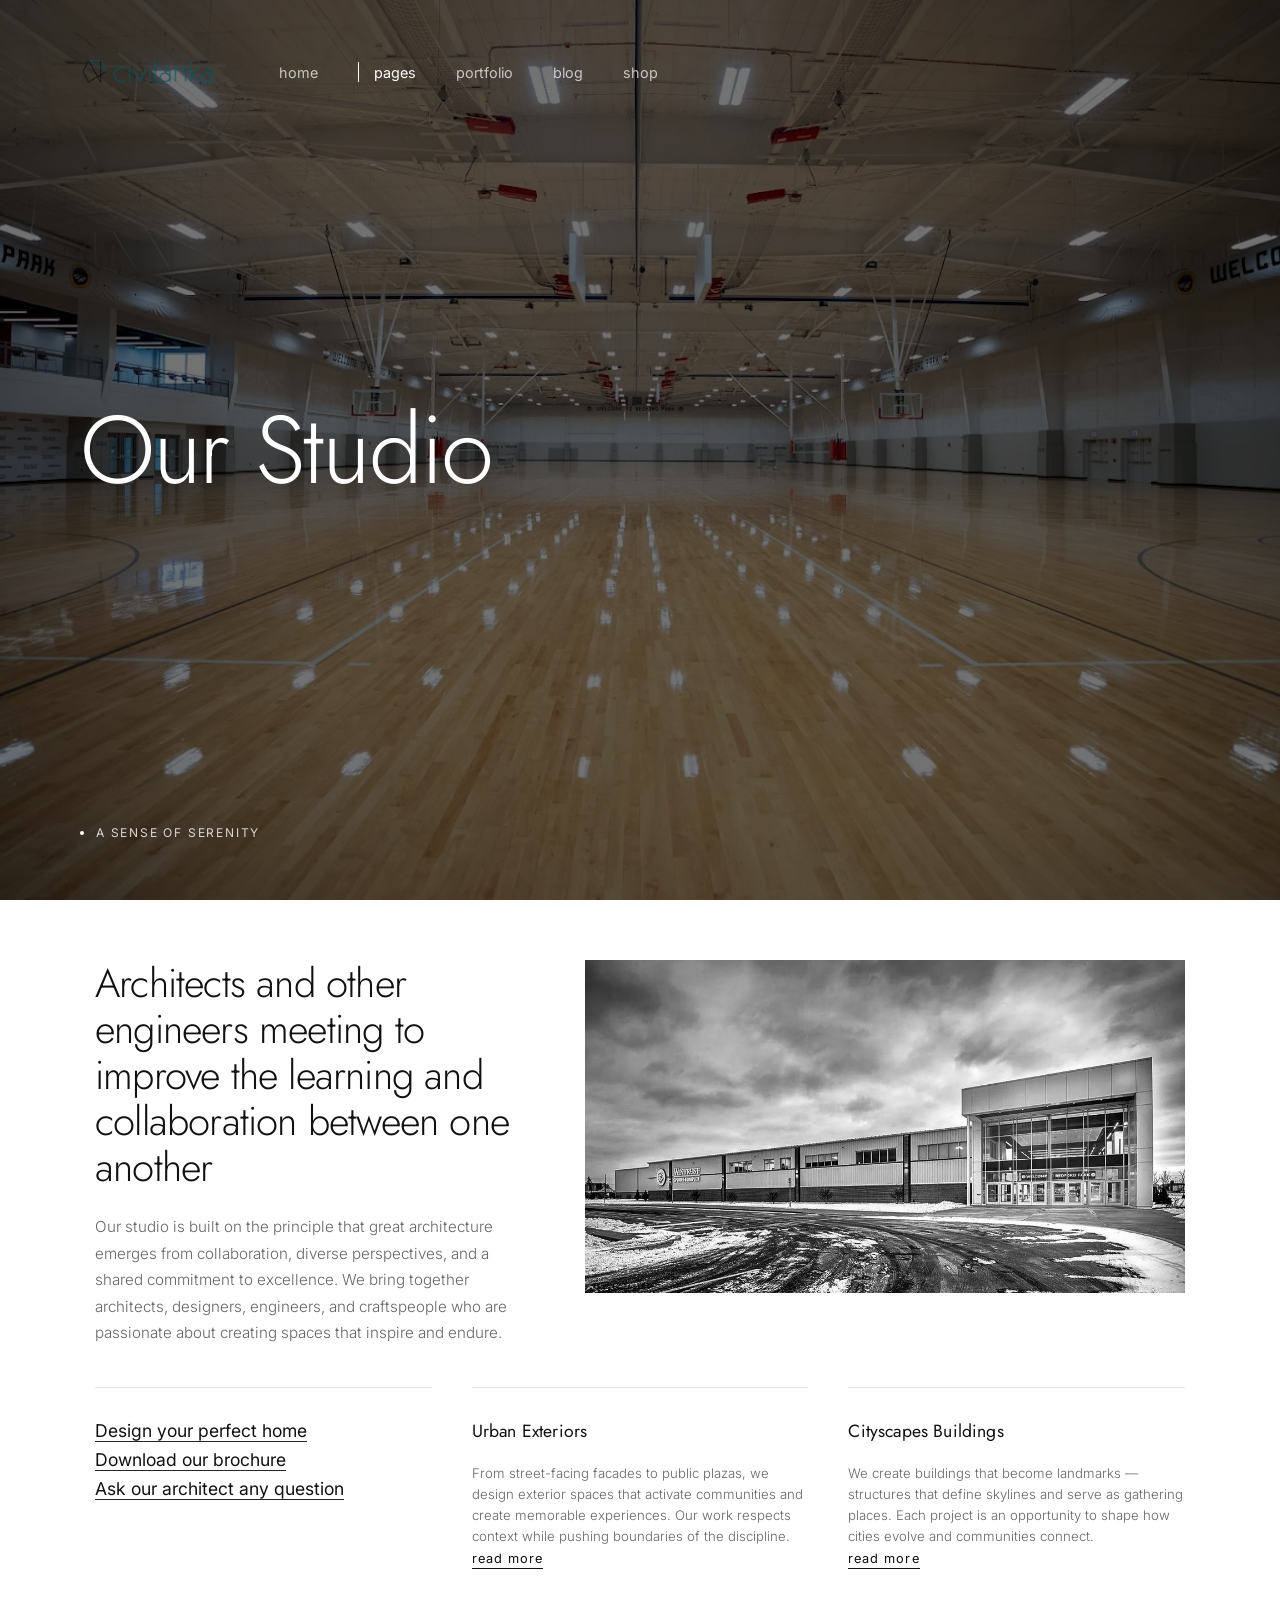
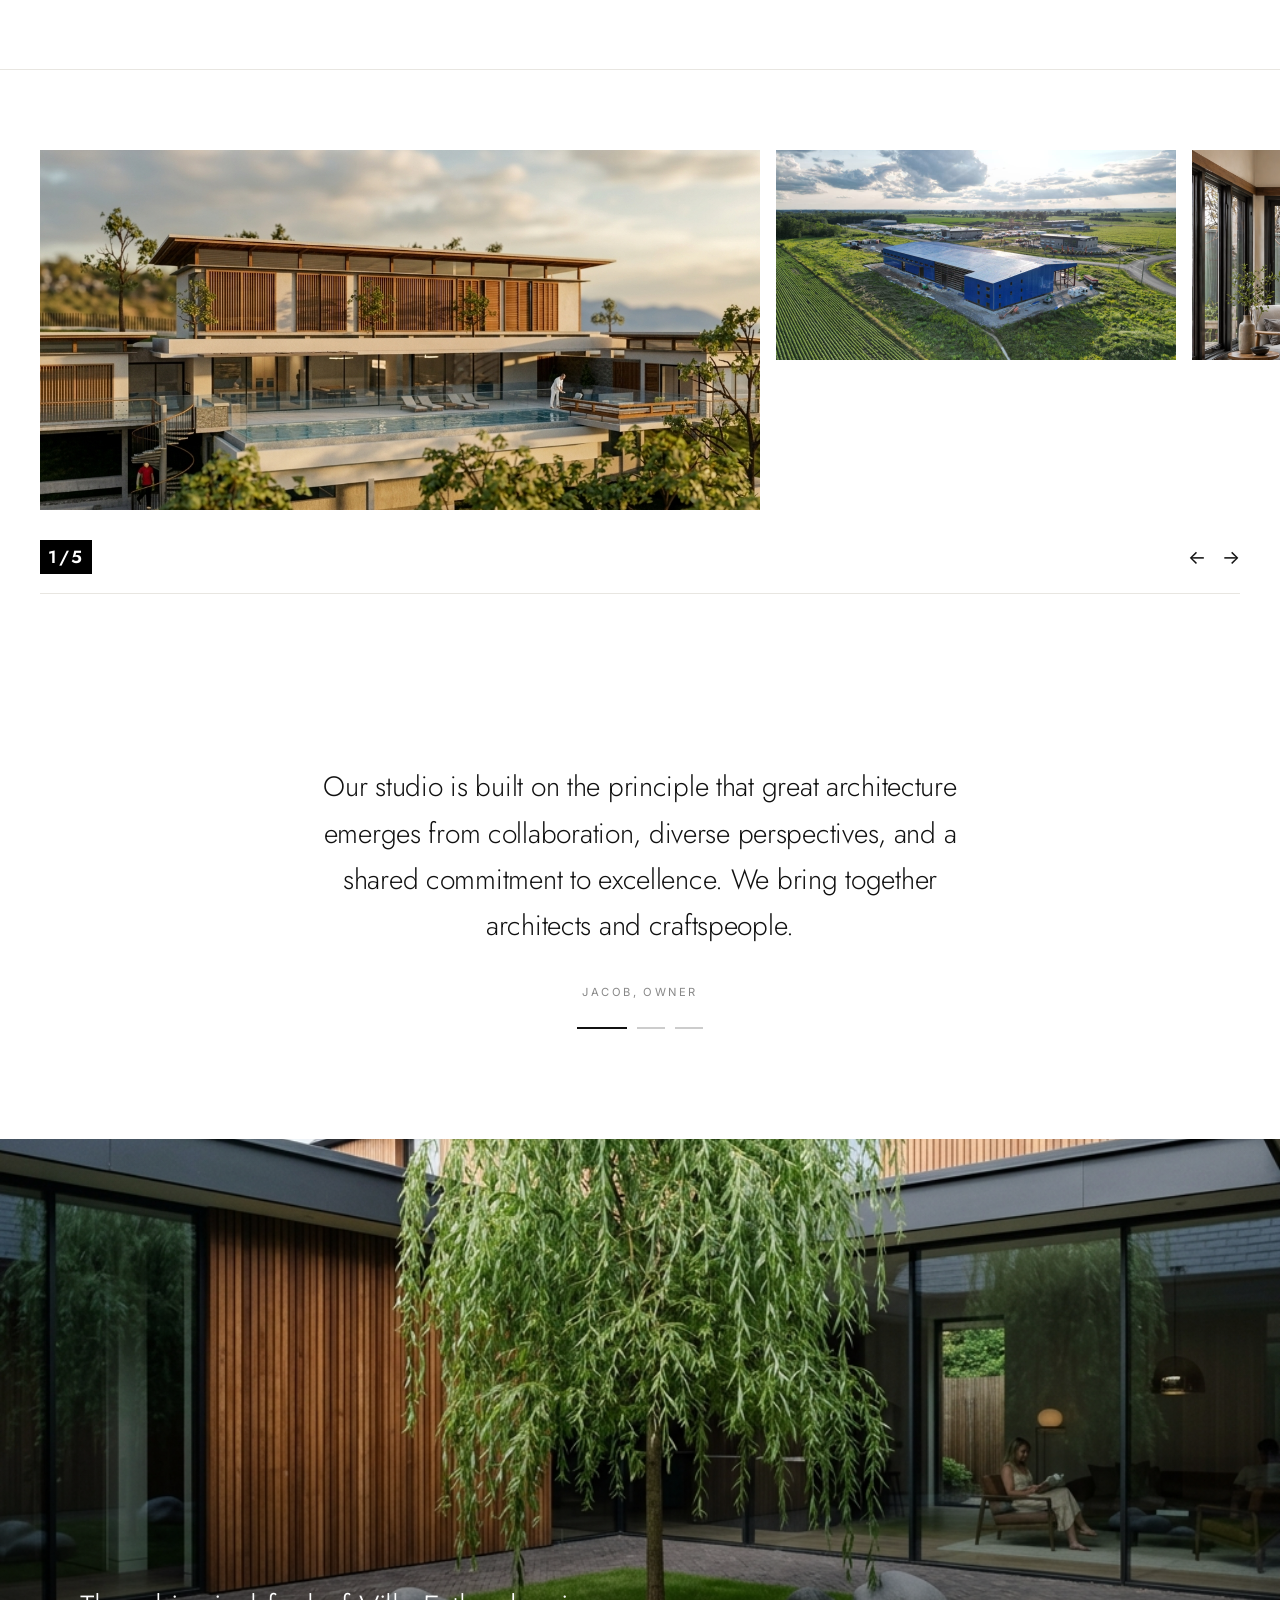
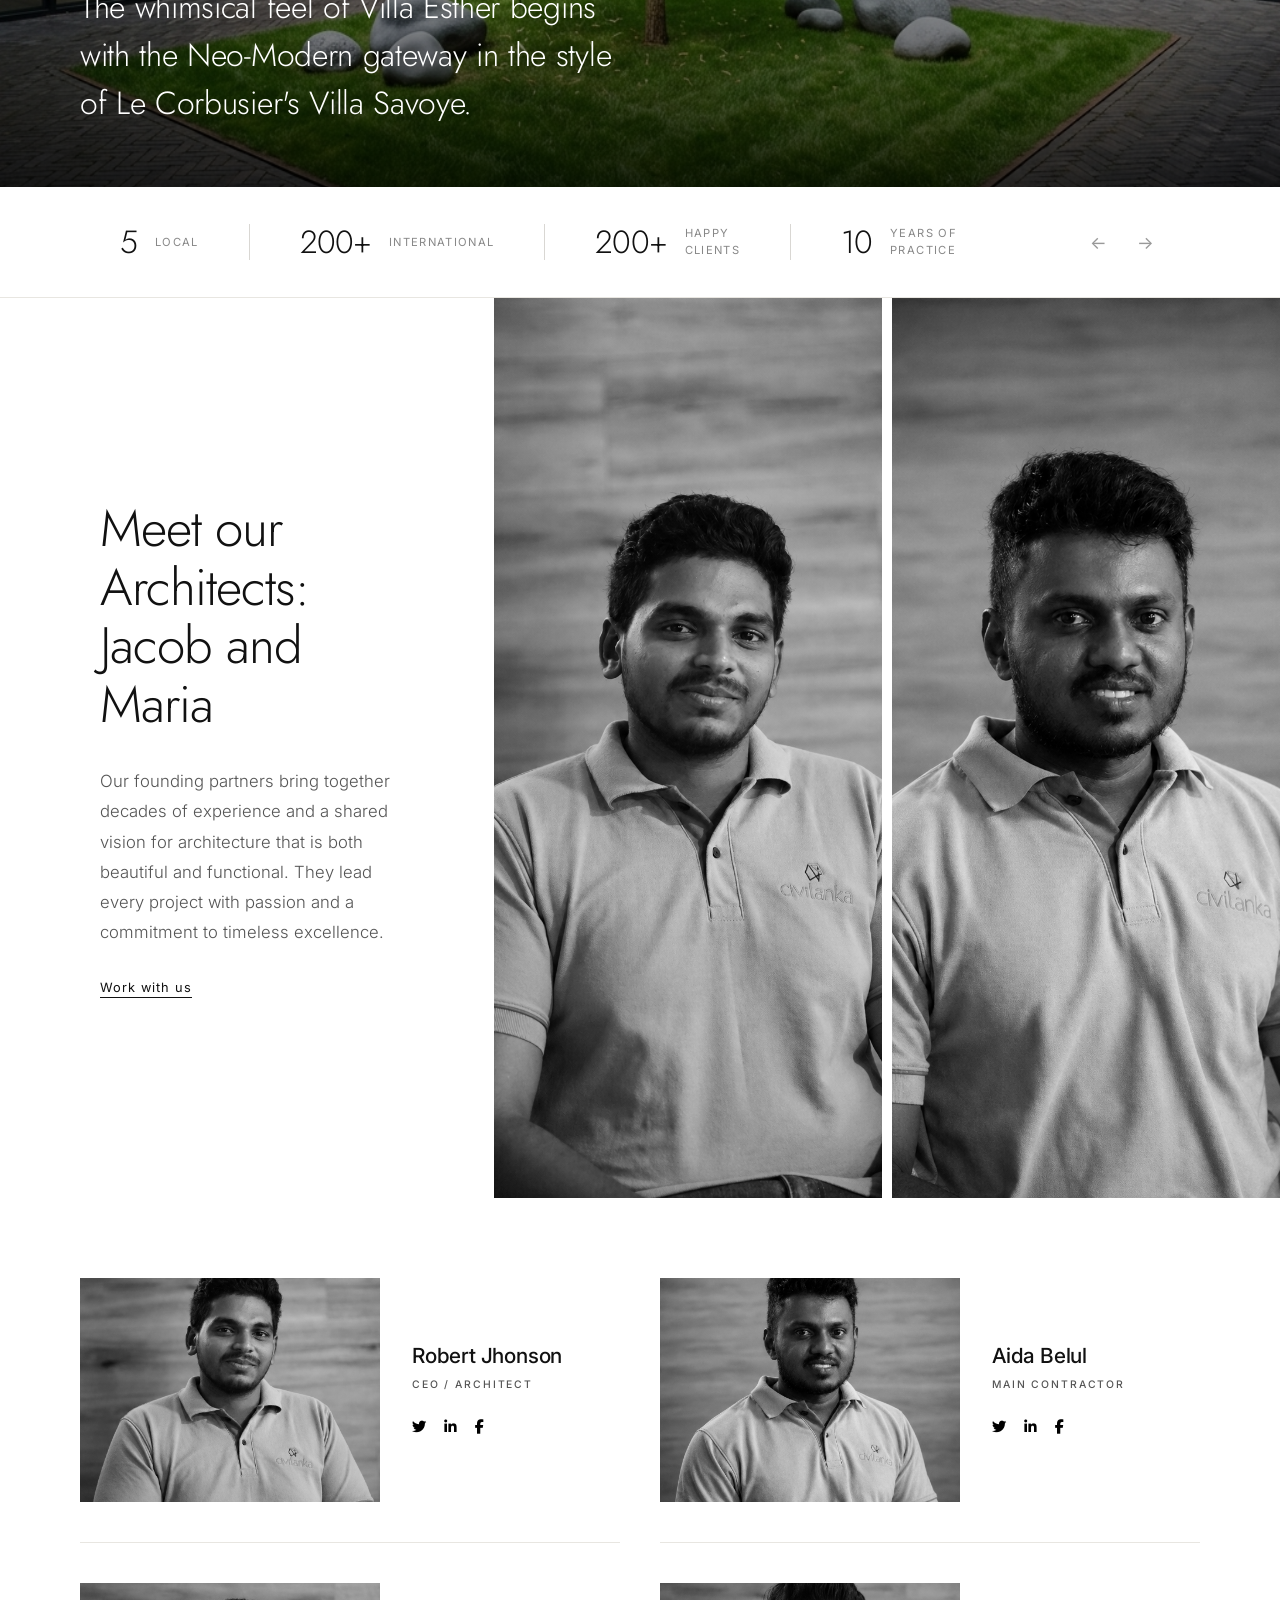
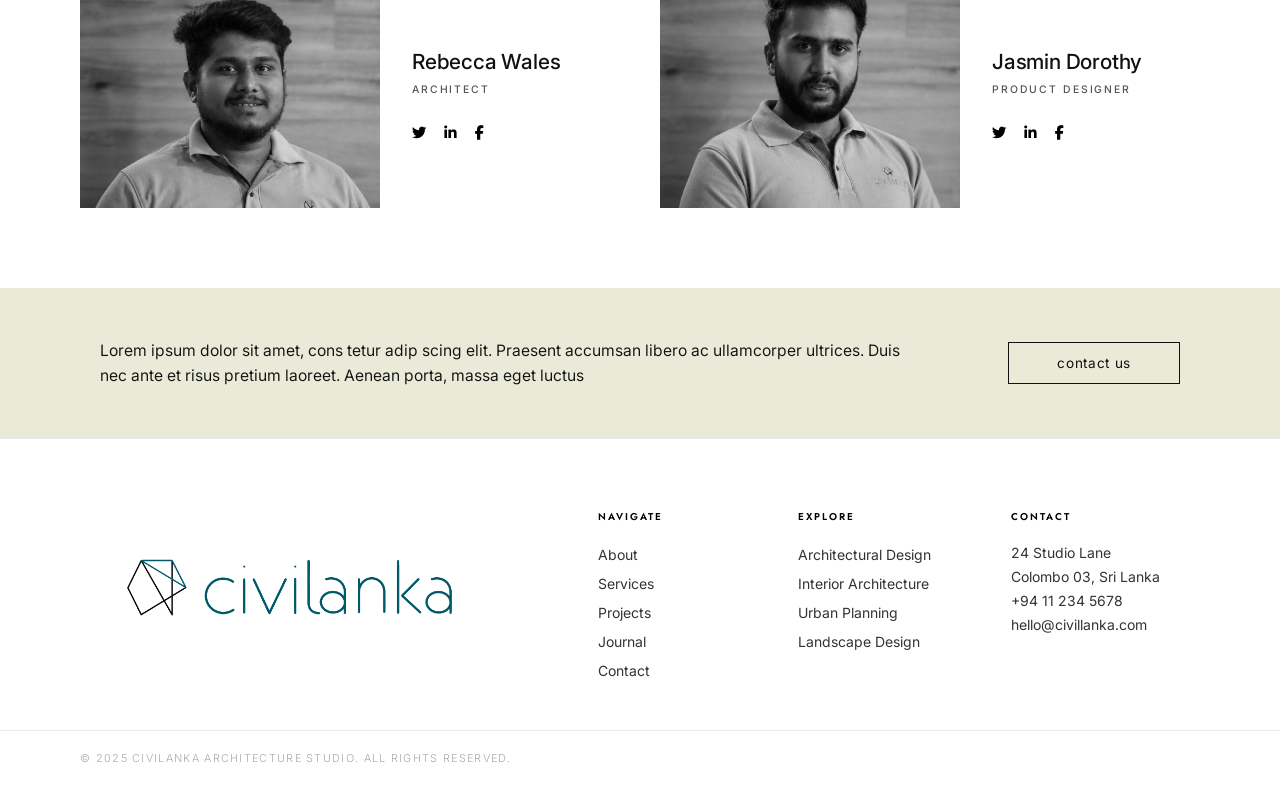
==== about.html @ 2b21f5b9 "refactor: migrate about page from PHP to static HTML" ====
<!DOCTYPE html>
<html lang="en">

<head>
  <meta charset="UTF-8" />
  <meta name="viewport" content="width=device-width, initial-scale=1.0" />
  <title>Our Studio — Civilanka Architecture & Design</title>
  <meta name="description"
    content="Learn about Civilanka's philosophy, founding architects, and our approach to timeless design." />

  <!-- Fonts -->
  <link rel="preconnect" href="https://fonts.googleapis.com" />
  <link rel="preconnect" href="https://fonts.gstatic.com" crossorigin />
  <link
    href="https://fonts.googleapis.com/css2?family=Jost:wght@300;400;500;600;700&family=Inter:wght@300;400;500&display=swap"
    rel="stylesheet" />

  <!-- Icons -->
  <link rel="stylesheet" href="https://cdnjs.cloudflare.com/ajax/libs/font-awesome/6.4.0/css/all.min.css" />

  <!-- Styles -->
  <link rel="stylesheet" href="assets/css/style.css" />
  <link rel="stylesheet" href="assets/css/about.css" />
</head>

<body class="about-page">

  <!-- ============================================================
     STICKY HEADER (shown on scroll)
============================================================ -->
  <header id="sticky-header" role="banner" aria-label="Sticky Navigation">
    <a href="index.html" class="sticky-logo" aria-label="Civilanka Home">
      <img src="Logos/trans.PNG" alt="Civilanka Architects" class="logo-img logo-img--sticky" />
    </a>
    <ul class="sticky-nav" role="list">
      <li><a href="index.html#hero">home</a></li>
      <li class="active"><a href="about.html">about</a></li>
      <li><a href="index.html#services">pages</a></li>
      <li><a href="index.html#projects">portfolio</a></li>
      <li><a href="#footer">contact</a></li>
    </ul>
    <button class="sticky-circle" id="sticky-circle-btn" aria-label="Open menu"></button>
  </header>

  <!-- ============================================================
     MOBILE NAV OVERLAY
============================================================ -->
  <nav id="mobile-nav" role="navigation" aria-label="Mobile Navigation">
    <button id="mobile-nav-close" aria-label="Close menu">&#x2715;</button>
    <a href="about.html">about</a>
    <a href="index.html#services">pages</a>
    <a href="index.html#projects">portfolio</a>
    <a href="index.html#testimonials">journal</a>
    <a href="#footer">contact</a>
  </nav>

  <!-- ============================================================
     TOP BAR
============================================================ -->
  <div id="top-bar" aria-label="Site header">
    <a href="index.html" class="site-logo" aria-label="Civilanka Home">
      <img src="Logos/trans.PNG" alt="Civilanka Architects" class="logo-img logo-img--hero" />
    </a>
    <button class="circle-btn" id="circle-menu-btn" aria-label="Open menu" aria-expanded="false"></button>
  </div>

  <!-- ============================================================
     SECTION 1 — HERO (full-viewport wood-panelled room)
============================================================ -->
  <section id="about-hero" class="hs-hero">
    <div class="hs-hero-bg"></div>

    <header class="hs-hero-header">
      <a href="index.html" class="hs-hero-logo">
        <img src="Logos/trans.PNG" alt="Civilanka Architects" class="logo-img logo-img--hero" />
      </a>
      <nav class="hs-hero-nav">
        <ul>
          <li><a href="index.html">home</a></li>
          <li class="active"><a href="about.html">pages</a></li>
          <li><a href="index.html#projects">portfolio</a></li>
          <li><a href="index.html#testimonials">blog</a></li>
          <li><a href="#footer">shop</a></li>
        </ul>
      </nav>
    </header>

    <div class="hs-hero-content">
      <h1 class="hs-hero-title">Our Studio</h1>
    </div>

    <div class="hs-hero-footer">
      <div class="hs-hero-tag">
        <span class="dot"></span> A SENSE OF SERENITY
      </div>
    </div>
  </section>

  <!-- ============================================================
     SECTION 2 — INTRO TEXT + PHOTO (2-col split)
============================================================ -->
  <section class="hs-intro">
    <div class="hs-intro-inner">
      <div class="hs-intro-left reveal-left">
        <h2 class="hs-intro-heading">Architects and other engineers meeting to improve the learning and collaboration
          between one another</h2>
        <p class="hs-intro-body">Our studio is built on the principle that great architecture emerges from
          collaboration, diverse perspectives, and a shared commitment to excellence. We bring together architects,
          designers, engineers, and craftspeople who are passionate about creating spaces that inspire and endure.</p>
      </div>
      <div class="hs-intro-right reveal-right">
        <div class="hs-intro-img-wrap">
          <img src="Project%20images/2023-11-07.jpg" alt="Architects collaborating in studio" />
        </div>
      </div>
    </div>
  </section>

  <!-- ============================================================
     SECTION 3 — THREE APPROACH COLUMNS (below intro)
============================================================ -->
  <section class="hs-approach">
    <div class="hs-approach-inner">
      <div class="hs-approach-col">
        <div class="hs-approach-links">
          <a href="#" class="hs-approach-link">Design your perfect home</a>
          <a href="#" class="hs-approach-link">Download our brochure</a>
          <a href="#" class="hs-approach-link">Ask our architect any question</a>
        </div>
      </div>
      <div class="hs-approach-col">
        <h3 class="hs-approach-title">Urban Exteriors</h3>
        <p>From street-facing facades to public plazas, we design exterior spaces that activate communities and create
          memorable experiences. Our work respects context while pushing boundaries of the discipline.</p>
        <a href="#" class="hs-read-more">read more</a>
      </div>
      <div class="hs-approach-col">
        <h3 class="hs-approach-title">Cityscapes Buildings</h3>
        <p>We create buildings that become landmarks — structures that define skylines and serve as gathering places.
          Each project is an opportunity to shape how cities evolve and communities connect.</p>
        <a href="#" class="hs-read-more">read more</a>
      </div>
    </div>
  </section>

  <!-- ============================================================
     SECTION 4 — THREE-IMAGE GALLERY (dark bg, horizontal)
============================================================ -->
  <section class="hs-gallery">
    <div class="hs-gallery-wrapper">
      <div class="hs-gallery-slider" id="hs-gallery-slider">
        <div class="hs-gallery-item active">
          <img src="Project%20images/1%20(4).png" alt="Studio interior" />
        </div>
        <div class="hs-gallery-item">
          <img src="Project%20images/WhatsApp%20Image%202023-07-17%20at%2021.07.37%20(1).jpeg" alt="Team at work" />
        </div>
        <div class="hs-gallery-item">
          <img src="Project%20images/A%20(10).png" alt="Technical drawings" />
        </div>
        <div class="hs-gallery-item">
          <img src="Project%20images/2023-11-07.jpg" alt="Architects collaborating" />
        </div>
        <div class="hs-gallery-item">
          <img src="Project%20images/hero_exterior.png" alt="Hero exterior" />
        </div>
      </div>
    </div>
    <div class="hs-gallery-controls">
      <div class="hs-gallery-counter">
        <span id="hs-gal-current">1</span>/<span id="hs-gal-total">5</span>
      </div>
      <div class="hs-gallery-nav">
        <button id="hs-gal-prev" aria-label="Previous">&#8592;</button>
        <button id="hs-gal-next" aria-label="Next">&#8594;</button>
      </div>
    </div>
  </section>

  <!-- ============================================================
     SECTION 5 — CENTERED QUOTE / TESTIMONIAL
============================================================ -->
  <section class="hs-quote">
    <div class="hs-quote-inner reveal">
      <p class="hs-quote-text">Our studio is built on the principle that great architecture emerges from collaboration,
        diverse perspectives, and a shared commitment to excellence. We bring together architects and craftspeople.</p>
      <span class="hs-quote-author">JACOB, OWNER</span>
      <div class="hs-quote-dots">
        <span class="hs-dot active"></span>
        <span class="hs-dot"></span>
        <span class="hs-dot"></span>
      </div>
    </div>
  </section>

  <!-- ============================================================
     SECTION 6 — FULL-WIDTH BUILDING IMAGE WITH OVERLAY TEXT
============================================================ -->
  <section class="hs-banner">
    <div class="hs-banner-bg"></div>
    <div class="hs-banner-content">
      <h2 class="hs-banner-quote">The whimsical feel of Villa Esther begins with the Neo-Modern gateway in the style of
        Le Corbusier's Villa Savoye.</h2>
    </div>
  </section>

  <!-- ============================================================
     SECTION 7 — STATS ROW (below banner)
============================================================ -->
  <section class="hs-stats">
    <div class="hs-stats-inner">
      <div class="hs-stat-item reveal">
        <span class="hs-stat-num">5</span>
        <span class="hs-stat-label">Local</span>
      </div>
      <div class="hs-stat-divider"></div>
      <div class="hs-stat-item reveal">
        <span class="hs-stat-num">200+</span>
        <span class="hs-stat-label">International</span>
      </div>
      <div class="hs-stat-divider"></div>
      <div class="hs-stat-item reveal">
        <span class="hs-stat-num">200+</span>
        <span class="hs-stat-label">Happy<br>Clients</span>
      </div>
      <div class="hs-stat-divider"></div>
      <div class="hs-stat-item reveal">
        <span class="hs-stat-num">10</span>
        <span class="hs-stat-label">Years of<br>Practice</span>
      </div>
      <div class="hs-stat-nav">
        <button aria-label="Previous stat">&#8592;</button>
        <button aria-label="Next stat">&#8594;</button>
      </div>
    </div>
  </section>

  <!-- ============================================================
     SECTION 8 — MEET OUR ARCHITECTS (text left + 2 portraits right)
============================================================ -->
  <section class="hs-founders">
    <div class="hs-founders-inner">
      <div class="hs-founders-text reveal-left">
        <h2 class="hs-founders-heading">Meet our Architects:<br>Jacob and Maria</h2>
        <p>Our founding partners bring together decades of experience and a shared vision for architecture that is both
          beautiful and functional. They lead every project with passion and a commitment to timeless excellence.</p>
        <a href="#footer" class="hs-read-more" style="margin-top:2rem;display:inline-block;">Work with us</a>
      </div>
      <div class="hs-founders-photos">
        <div class="hs-founder-photo reveal">
          <img src="team%20images/32.png" alt="Jacob, Founding Architect" />
        </div>
        <div class="hs-founder-photo reveal">
          <img src="team%20images/33.png" alt="Maria, Founding Architect" />
        </div>
      </div>
    </div>
  </section>

  <!-- ============================================================
     SECTION 9 — TEAM GRID (2×2 cards: photo + info alternating)
============================================================ -->
  <section class="hs-team">
    <div class="hs-team-grid">

      <!-- Row 1 -->
      <div class="hs-team-card">
        <div class="hs-tc-photo">
          <img src="team%20images/32.png" alt="Robert Jhonson" />
        </div>
        <div class="hs-tc-info">
          <h3 class="hs-tc-name">Robert Jhonson</h3>
          <p class="hs-tc-role">CEO / ARCHITECT</p>
          <div class="hs-tc-socials">
            <a href="#"><i class="fab fa-twitter"></i></a>
            <a href="#"><i class="fab fa-linkedin-in"></i></a>
            <a href="#"><i class="fab fa-facebook-f"></i></a>
          </div>
        </div>
      </div>

      <div class="hs-team-card">
        <div class="hs-tc-photo">
          <img src="team%20images/33.png" alt="Aida Belul" />
        </div>
        <div class="hs-tc-info">
          <h3 class="hs-tc-name">Aida Belul</h3>
          <p class="hs-tc-role">MAIN CONTRACTOR</p>
          <div class="hs-tc-socials">
            <a href="#"><i class="fab fa-twitter"></i></a>
            <a href="#"><i class="fab fa-linkedin-in"></i></a>
            <a href="#"><i class="fab fa-facebook-f"></i></a>
          </div>
        </div>
      </div>

      <!-- Row 2 -->
      <div class="hs-team-card">
        <div class="hs-tc-photo">
          <img src="team%20images/29.png" alt="Rebecca Wales" />
        </div>
        <div class="hs-tc-info">
          <h3 class="hs-tc-name">Rebecca Wales</h3>
          <p class="hs-tc-role">ARCHITECT</p>
          <div class="hs-tc-socials">
            <a href="#"><i class="fab fa-twitter"></i></a>
            <a href="#"><i class="fab fa-linkedin-in"></i></a>
            <a href="#"><i class="fab fa-facebook-f"></i></a>
          </div>
        </div>
      </div>

      <div class="hs-team-card">
        <div class="hs-tc-photo">
          <img src="team%20images/30.png" alt="Jasmin Dorothy" />
        </div>
        <div class="hs-tc-info">
          <h3 class="hs-tc-name">Jasmin Dorothy</h3>
          <p class="hs-tc-role">PRODUCT DESIGNER</p>
          <div class="hs-tc-socials">
            <a href="#"><i class="fab fa-twitter"></i></a>
            <a href="#"><i class="fab fa-linkedin-in"></i></a>
            <a href="#"><i class="fab fa-facebook-f"></i></a>
          </div>
        </div>
      </div>

    </div>
  </section>

  <!-- ============================================================
     SECTION 10 — CTA STRIP (light background, centered)
============================================================ -->
  <section class="hs-cta">
    <div class="hs-cta-inner reveal">
      <p class="hs-cta-text">Lorem ipsum dolor sit amet, cons tetur adip scing elit. Praesent accumsan libero ac
        ullamcorper ultrices. Duis nec ante et risus pretium laoreet. Aenean porta, massa eget luctus</p>
      <a href="#footer" class="hs-cta-btn">contact us</a>
    </div>
  </section>

  <!-- ============================================================
     FOOTER
============================================================ -->
  <footer id="footer" role="contentinfo">
    <div class="hs-footer-inner">
      <div class="hs-footer-brand">
        <a href="index.html" class="hs-footer-logo">
          <img src="Logos/trans.PNG" alt="Civilanka Architects" class="logo-img logo-img--footer" />
        </a>
      </div>

      <div class="hs-footer-cols">
        <div class="hs-footer-col">
          <span class="hs-footer-col-label">Navigate</span>
          <ul>
            <li><a href="about.html">About</a></li>
            <li><a href="index.html#services">Services</a></li>
            <li><a href="index.html#projects">Projects</a></li>
            <li><a href="index.html#testimonials">Journal</a></li>
            <li><a href="#footer">Contact</a></li>
          </ul>
        </div>

        <div class="hs-footer-col">
          <span class="hs-footer-col-label">Explore</span>
          <ul>
            <li><a href="index.html#services">Architectural Design</a></li>
            <li><a href="index.html#services">Interior Architecture</a></li>
            <li><a href="index.html#services">Urban Planning</a></li>
            <li><a href="index.html#services">Landscape Design</a></li>
          </ul>
        </div>

        <div class="hs-footer-col">
          <span class="hs-footer-col-label">Contact</span>
          <address>
            <span>24 Studio Lane</span>
            <span>Colombo 03, Sri Lanka</span>
            <a href="tel:+94112345678">+94 11 234 5678</a>
            <a href="mailto:hello@civillanka.com">hello@civillanka.com</a>
          </address>
        </div>
      </div>
    </div>

    <div class="hs-footer-bottom">
      <p>&copy; 2025 Civilanka Architecture Studio. All rights reserved.</p>
    </div>
  </footer>

  <!-- Back to top -->
  <button id="back-top" aria-label="Back to top">&#8593;</button>

  <!-- Main JS -->
  <script src="assets/js/main.js"></script>
  <script src="assets/js/about.js"></script>

</body>

</html>
---- assets/css/style.css ----
/* ===========================
   DESIGN TOKENS
=========================== */
@import url('https://fonts.googleapis.com/css2?family=Jost:wght@300;400;500;600;700&family=Inter:wght@300;400;500&display=swap');

:root {
  --white: #FFFFFF;
  --black: #0D0D0D;
  --cream: #F5F3EF;
  --gray-light: #E8E6E1;
  --gray-mid: #9A9A9A;
  --gray-dark: #3A3A3A;
  --accent: #111;
  --font-h: 'Jost', sans-serif;
  --font-b: 'Inter', sans-serif;
  --ease: cubic-bezier(0.25, 0.46, 0.45, 0.94);
}

/* ===========================
   RESET & BASE
=========================== */
*,
*::before,
*::after {
  box-sizing: border-box;
  margin: 0;
  padding: 0;
}

html {
  scroll-behavior: smooth;
  font-size: 16px;
}

body {
  font-family: var(--font-b);
  color: var(--black);
  background: var(--white);
  overflow-x: hidden;
}

img {
  display: block;
  width: 100%;
  height: 100%;
  object-fit: cover;
}

a {
  text-decoration: none;
  color: inherit;
}

ul {
  list-style: none;
}

button {
  border: none;
  background: none;
  cursor: pointer;
  font-family: inherit;
}

/* ===========================
   TYPOGRAPHY
=========================== */
h1,
h2,
h3,
h4,
h5 {
  font-family: var(--font-h);
  font-weight: 300;
  line-height: 1.1;
  letter-spacing: -0.02em;
}

h1 {
  font-size: clamp(3.75rem, 6vw, 5.625rem);
  /* 60px–90px */
}

h2 {
  font-size: clamp(1.875rem, 4vw, 3.125rem);
  /* 30px–50px */
}

h3 {
  font-size: clamp(1.2rem, 2vw, 1.75rem);
  /* ~19px–28px */
}

p {
  line-height: 1.75;
  font-size: clamp(0.9375rem, 1.2vw, 1.125rem);
  /* 15px–18px */
  color: var(--gray-dark);
  font-weight: 300;
}

.section-label {
  font-family: var(--font-h);
  font-size: 0.75rem;
  /* 12px */
  font-weight: 500;
  letter-spacing: 0.25em;
  text-transform: uppercase;
  color: var(--accent);
  display: block;
  margin-bottom: 1.2rem;
}

/* ===========================
   LAYOUT UTILITIES
=========================== */
.container {
  max-width: 1280px;
  margin: 0 auto;
  padding: 0 60px;
}

.section-pad {
  padding: 120px 0;
}

.section-pad-sm {
  padding: 80px 0;
}

/* ===========================
   BUTTONS
=========================== */
.btn {
  display: inline-flex;
  align-items: center;
  gap: 12px;
  font-family: var(--font-h);
  font-size: 0.8rem;
  font-weight: 500;
  letter-spacing: 0.18em;
  text-transform: uppercase;
  padding: 16px 36px;
  border: 1px solid currentColor;
  transition: all 0.35s var(--ease);
  position: relative;
  overflow: hidden;
}

.btn::before {
  content: '';
  position: absolute;
  inset: 0;
  background: currentColor;
  transform: scaleX(0);
  transform-origin: left;
  transition: transform 0.35s var(--ease);
  z-index: 0;
}

.btn:hover::before {
  transform: scaleX(1);
}

.btn span {
  position: relative;
  z-index: 1;
  transition: color 0.35s var(--ease);
}

.btn-dark {
  color: var(--black);
}

.btn-dark:hover span {
  color: var(--white);
}

.btn-light {
  color: var(--white);
}

.btn-light:hover span {
  color: var(--black);
}

.btn-accent {
  color: var(--accent);
}

/* Arrow icon */
.btn-arrow::after {
  content: '→';
  font-size: 1rem;
  position: relative;
  z-index: 1;
  transition: transform 0.3s var(--ease), color 0.35s var(--ease);
}

.btn-dark.btn-arrow:hover::after {
  color: var(--white);
  transform: translateX(4px);
}

/* ===========================
   TOP BAR — hero state (left aligned logo)
=========================== */
#top-bar {
  position: fixed;
  top: 0;
  left: 0;
  right: 0;
  z-index: 1000;
  display: flex;
  align-items: flex-start;
  justify-content: space-between;
  padding: 30px 40px;
  pointer-events: none;
  transition: opacity 0.15s var(--ease);
}

#top-bar.hidden {
  opacity: 0;
  pointer-events: none;
}

.site-logo {
  font-family: var(--font-b);
  font-size: 1.25rem;
  letter-spacing: 0.02em;
  color: var(--white);
  pointer-events: all;
  transition: color 0.4s;
  line-height: 1;
  text-decoration: none;
}

.site-logo strong {
  font-weight: 700;
}

.site-logo span {
  font-weight: 400;
}

/* Logo Images */
.logo-img {
  height: 64px;
  width: auto;
  display: block;
}

.logo-img--hero {
  /* filter: brightness(0); Removed to show natural logo colors */
}

.logo-img--footer {
  height: 160px;
}

.logo-img--sticky {
  height: 52px;
}

/* Circle button — floats over hero, hides when sticky header appears */
.circle-btn {
  position: fixed;
  top: 26px;
  right: 40px;
  z-index: 1002;
  width: 38px;
  height: 38px;
  border-radius: 50%;
  border: 1.5px solid rgba(255, 255, 255, 0.7);
  background: transparent;
  cursor: pointer;
  transition: border-color 0.3s, transform 0.3s, opacity 0.15s;
  pointer-events: all;
  display: none !important;
  align-items: center;
  justify-content: center;
}

.circle-btn:hover {
  border-color: var(--white);
  transform: scale(1.1);
}

.circle-btn.dark {
  border-color: rgba(0, 0, 0, 0.45);
}

.circle-btn.dark:hover {
  border-color: var(--black);
}

/* Hide floating circle when sticky bar is visible (sticky bar has its own) */
.circle-btn.hidden {
  opacity: 0;
  pointer-events: none;
}

/* ===========================
   STICKY HEADER — scrolled state
   Layout: [Logo LEFT] [Nav CENTER] [Circle RIGHT]
=========================== */
#sticky-header {
  position: fixed;
  top: 0;
  left: 0;
  right: 0;
  z-index: 1001;
  background: var(--white);
  border-bottom: 1px solid var(--gray-light);
  display: flex;
  align-items: center;
  justify-content: space-between;
  padding: 0 40px;
  height: 60px;
  transform: translateY(-100%);
  opacity: 0;
  transition: transform 0.4s var(--ease), opacity 0.4s var(--ease);
  pointer-events: none;
}

#sticky-header.visible {
  transform: translateY(0);
  opacity: 1;
  pointer-events: all;
}

/* Sticky logo (left) */
.sticky-logo {
  font-family: var(--font-h);
  font-size: 1.1rem;
  letter-spacing: 0.01em;
  color: var(--black);
  line-height: 1;
  flex-shrink: 0;
}

.sticky-logo strong {
  font-weight: 700;
}

.sticky-logo span {
  font-weight: 300;
}

/* Sticky nav (center) */
.sticky-nav {
  display: flex;
  align-items: center;
  gap: 0;
  position: absolute;
  left: 50%;
  transform: translateX(-50%);
}

.sticky-nav li {
  display: flex;
  align-items: center;
}

/* Pipe before the active item only */
.sticky-nav li.active::before {
  content: '|';
  color: var(--black);
  font-size: 0.8rem;
  margin-right: 6px;
  font-weight: 300;
  line-height: 1;
}

.sticky-nav li a {
  font-family: var(--font-h);
  font-size: 0.8125rem;
  /* 13px */
  font-weight: 300;
  letter-spacing: 0.04em;
  color: rgba(0, 0, 0, 0.55);
  padding: 0 20px;
  transition: color 0.25s var(--ease);
  text-transform: lowercase;
  white-space: nowrap;
}

.sticky-nav li.active a {
  color: var(--black);
  font-weight: 400;
}

.sticky-nav li a:hover {
  color: var(--black);
}

/* Sticky circle btn (right) */
.sticky-circle {
  width: 34px;
  height: 34px;
  border-radius: 50%;
  border: 1.5px solid rgba(0, 0, 0, 0.35);
  background: transparent;
  cursor: pointer;
  flex-shrink: 0;
  transition: border-color 0.3s, transform 0.3s;
  display: none !important;
  align-items: center;
  justify-content: center;
}

.sticky-circle:hover {
  border-color: var(--black);
  transform: scale(1.1);
}

/* ===========================
   HERO SLIDER
/* ===========================
   HERO SPLIT SCREEN
=========================== */
#hero.split-view {
  height: 100vh;
  min-height: 700px;
  position: relative;
  display: flex;
  overflow: hidden;
  background: var(--black);
}

.split-half {
  flex: 1;
  position: relative;
  overflow: hidden;
}

.split-bg {
  width: 100%;
  height: 100%;
  object-fit: cover;
  transition: filter 0.4s ease;
}

.split-half:hover .split-bg {
  filter: grayscale(100%);
}

.filter-dark {
  filter: brightness(0.6) grayscale(50%);
}

.split-overlay {
  position: absolute;
  inset: 0;
  background: rgba(0, 0, 0, 0.1);
  transition: background 0.4s ease;
}

.split-overlay.dark {
  background: rgba(0, 0, 0, 0.4);
}

.split-half:hover .split-overlay {
  background: rgba(0, 0, 0, 0.5);
}

.vert-text {
  position: absolute;
  top: 50%;
  font-family: var(--font-b);
  font-size: 1.5rem;
  color: var(--white);
  letter-spacing: 0.1em;
  text-transform: lowercase;
  text-decoration: none;
  display: inline-block;
  transition: color 0.3s var(--ease);
}

.vert-text::after {
  content: '';
  position: absolute;
  left: 0;
  bottom: -8px;
  width: 100%;
  height: 1px;
  background: var(--white);
  transform: scaleX(0);
  transform-origin: right;
  transition: transform 0.5s cubic-bezier(0.19, 1, 0.22, 1);
}

.vert-text:hover::after {
  transform: scaleX(1);
  transform-origin: left;
}

.vert-left {
  left: 40px;
  transform: translateY(-50%) rotate(-90deg);
  transform-origin: left center;
}

.vert-right {
  right: 40px;
  transform: translateY(-50%) rotate(90deg);
  transform-origin: right center;
}

.center-brand {
  position: absolute;
  top: 50%;
  left: 50%;
  transform: translate(-50%, -50%);
  text-align: center;
  z-index: 100;
  pointer-events: none;
}

.center-logo-img {
  max-width: 280px;
  height: auto;
  display: block;
  /* Meadow Mist 936 (#EAEAD8) color filter */
  filter: brightness(0) invert(92%) sepia(10%) saturate(400%) hue-rotate(30deg);
  opacity: 1;
}

@media (max-width: 900px) {
  #hero.split-view {
    flex-direction: column;
  }

  .vert-text {
    display: none;
  }
}

/* Custom Hero Pagination Dashes */
.hero-custom-pagination {
  position: absolute;
  bottom: 50px;
  left: 60px;
  z-index: 100;
  display: flex;
  gap: 15px;
  align-items: center;
}

.hero-custom-pagination .dash {
  width: 30px;
  height: 2px;
  background: rgba(255, 255, 255, 0.4);
  transition: width 0.3s ease, background 0.3s ease;
  cursor: pointer;
}

.hero-custom-pagination .dash.active {
  width: 60px;
  background: var(--white);
}

.hero-custom-pagination .dash:hover {
  background: var(--white);
}

/* ===========================
   ABOUT / INTRO
=========================== */
#about {
  background: var(--white) url('../images/sketch-bg.png') no-repeat 65% center;
  background-size: 45%;
  background-blend-mode: multiply;
  overflow: hidden;
  padding: 80px 0;
}

.new-about-top {
  display: flex;
  justify-content: space-between;
  align-items: flex-start;
  gap: 60px;
  margin-bottom: 60px;
  position: relative;
}

.new-about-text {
  flex: 1;
  z-index: 2;
  padding-right: 20px;
}

.about-slideshow {
  flex: 0 0 540px;
  height: 320px;
  position: relative;
  z-index: 3;
  margin-right: 0;
  margin-top: 0;
}

.about-slide {
  position: absolute;
  top: 0;
  left: 0;
  width: 100%;
  height: 100%;
  opacity: 0;
  transition: opacity 1.5s ease-in-out;
  box-shadow: 0 40px 80px rgba(0, 0, 0, 0.15);
}

.about-slide.active {
  opacity: 1;
}

.about-slide img {
  width: 100%;
  height: 100%;
  object-fit: cover;
  filter: grayscale(100%);
  display: block;
}

.new-section-label {
  font-family: var(--font-b);
  font-size: 0.65rem;
  font-weight: 600;
  letter-spacing: 0.15em;
  text-transform: uppercase;
  color: var(--black);
  display: block;
  margin-bottom: 1.2rem;
}

.new-about-heading {
  font-family: var(--font-b);
  font-size: clamp(1.6rem, 3.2vw, 2.6rem);
  font-weight: 300;
  line-height: 1.1;
  color: var(--black);
  margin-bottom: 1.8rem;
  letter-spacing: -0.03em;
  max-width: 95%;
}

.new-read-more {
  font-family: var(--font-b);
  font-size: 0.85rem;
  color: var(--black);
  text-decoration: underline;
  text-underline-offset: 5px;
  text-decoration-thickness: 1px;
  text-transform: lowercase;
  opacity: 0.8;
}

.new-about-bottom {
  display: flex;
  justify-content: space-between;
  gap: 60px;
}

.new-about-links {
  flex: 1.2;
  display: flex;
  flex-direction: column;
  gap: 20px;
}

.new-about-links a {
  font-family: var(--font-b);
  font-size: 1.1rem;
  font-weight: 400;
  color: var(--black);
  text-decoration: underline;
  text-underline-offset: 6px;
  letter-spacing: -0.01em;
}

.new-about-col {
  flex: 1;
}

.new-about-col h3 {
  font-family: var(--font-b);
  font-size: 1.25rem;
  font-weight: 600;
  margin-bottom: 1.2rem;
  letter-spacing: -0.01em;
}

.new-about-col p {
  font-family: var(--font-b);
  font-size: 0.95rem;
  color: var(--gray-dark);
  line-height: 1.6;
  font-weight: 400;
  max-width: 320px;
}

/* ===========================
   SERVICES (VERTICAL TABS)
=========================== */
#services {
  background: var(--white);
}

.services-header {
  text-align: center;
  max-width: 600px;
  margin: 0 auto 70px;
}

.services-header h2 {
  margin-bottom: 1rem;
}

.services-grid {
  display: grid;
  grid-template-columns: 1fr 1.5fr;
  gap: 60px;
  align-items: start;
}

.services-tabs {
  display: flex;
  flex-direction: column;
}

.tab-item {
  display: flex;
  align-items: flex-start;
  gap: 20px;
  padding: 28px 0;
  border-bottom: 1px solid var(--gray-light);
  cursor: pointer;
  transition: all 0.3s;
}

.tab-item:first-child {
  border-top: 1px solid var(--gray-light);
}

.tab-num {
  font-family: var(--font-h);
  font-size: 0.7rem;
  font-weight: 600;
  color: var(--gray-mid);
  letter-spacing: 0.1em;
  padding-top: 4px;
  transition: color 0.3s;
}

.tab-title {
  font-family: var(--font-h);
  font-size: 1.4rem;
  font-weight: 300;
  transition: color 0.3s;
}

.tab-arrow {
  margin-left: auto;
  font-size: 1.2rem;
  color: var(--gray-light);
  transition: all 0.3s;
  padding-top: 3px;
}

.tab-item.active .tab-num,
.tab-item:hover .tab-num {
  color: var(--accent);
}

.tab-item.active .tab-title,
.tab-item:hover .tab-title {
  color: var(--black);
}

.tab-item.active .tab-arrow {
  color: var(--accent);
  transform: translateX(6px);
}

.services-panel {
  position: sticky;
  top: 120px;
}

.panel-content {
  display: none;
  animation: fadeSlideUp 0.5s var(--ease);
}

.panel-content.active {
  display: block;
}

.panel-img {
  aspect-ratio: 4/3;
  overflow: hidden;
  margin-bottom: 32px;
}

.panel-img img {
  transition: transform 0.6s var(--ease);
}

.panel-img:hover img {
  transform: scale(1.04);
}

.panel-content h3 {
  margin-bottom: 1rem;
}

.panel-content p {
  color: var(--gray-dark);
  max-width: 440px;
}

/* ===========================
   PROJECTS (OUR WORK SLIDER)
=========================== */
#projects {
  background: #000000;
  padding: 100px 0;
  overflow: hidden;
}

.our-work-container {
  display: flex;
  align-items: stretch;
  height: 65vh;
  min-height: 500px;
  max-height: 700px;
  max-width: 100%;
}

.our-work-left {
  flex: 0 0 28%;
  padding: 0 40px 0 60px;
  display: flex;
  flex-direction: column;
  justify-content: space-between;
}

.our-work-label {
  font-family: var(--font-b);
  font-size: 0.75rem;
  /* 12px */
  letter-spacing: 0.18em;
  color: #bbb;
  text-transform: uppercase;
  margin-top: 40px;
}

.our-work-info {
  margin-top: auto;
  margin-bottom: auto;
}

.our-work-title {
  font-family: var(--font-b);
  font-size: clamp(2.5rem, 4vw, 3.75rem);
  /* 40px–60px */
  font-weight: 300;
  line-height: 1.1;
  color: #fff;
  letter-spacing: -0.02em;
}

.our-work-cat {
  font-family: var(--font-b);
  font-size: 0.75rem;
  /* 12px */
  letter-spacing: 0.22em;
  color: #bbb;
  text-transform: uppercase;
}

.our-work-right {
  flex: 1;
  overflow: hidden;
  position: relative;
  padding-left: 0;
  display: flex;
  flex-direction: column;
}

.our-work-swiper {
  width: 100%;
  height: calc(100% - 60px);
}

.our-work-slide {
  width: 75%;
  height: 100%;
  cursor: pointer;
  overflow: hidden;
}


.our-work-slide img {
  width: 100%;
  height: 100%;
  object-fit: cover;
}

.our-work-nav {
  display: flex;
  justify-content: flex-end;
  align-items: center;
  height: 60px;
  gap: 30px;
  padding-right: 28%;
}

.our-work-nav button {
  color: #fff;
  font-size: 1.2rem;
  font-weight: 300;
  cursor: pointer;
  background: none;
  border: none;
  font-family: var(--font-b);
  opacity: 0.8;
  transition: opacity 0.3s;
  letter-spacing: -2px;
  /* To make arrows look longer if they are just characters */
}

.our-work-nav button:hover {
  opacity: 1;
}

/* ===========================
   HORIZONTAL ACCORDION SERVICES
=========================== */
.accordion-section {
  background: var(--white);
  padding: 100px 0;
}

.acc-container {
  display: flex;
  width: 90%;
  max-width: 1400px;
  margin: 0 auto;
  height: 600px;
}

.acc-item {
  display: flex;
  flex: 0 0 100px;
  transition: flex 0.6s cubic-bezier(0.25, 1, 0.5, 1);
  overflow: hidden;
  background: var(--white);
}

.acc-item.active {
  flex: 1;
}

.acc-header {
  width: 100px;
  min-width: 100px;
  display: flex;
  flex-direction: column;
  justify-content: space-between;
  align-items: center;
  padding: 40px 0;
  cursor: pointer;
  background: var(--white);
  transition: background 0.3s;
  position: relative;
}

.acc-header:hover {
  background: #fcfcfc;
}

/* Remove the old header line logic to replace with title underline */
.acc-header::before {
  display: none;
}

.acc-icon {
  font-family: var(--font-b);
  font-size: 1.6rem;
  color: #333;
  font-weight: 300;
  transition: opacity 0.3s;
}

.acc-item.active .acc-icon {
  opacity: 0;
}

.acc-title {
  writing-mode: vertical-rl;
  text-orientation: mixed;
  transform: rotate(180deg);
  font-family: var(--font-h);
  font-size: clamp(1.5rem, 2.5vw, 2.5rem);
  /* ~24px–40px */
  font-weight: 300;
  letter-spacing: 0.06em;
  color: var(--black);
  white-space: nowrap;
  flex: 1;
  display: flex;
  align-items: center;
  padding: 30px 0;
  text-transform: capitalize;
  position: relative;
}

.acc-title::after {
  content: '';
  position: absolute;
  top: 15%;
  /* Center it slightly against the text */
  right: -12px;
  /* Position it parallel to the vertical text */
  width: 1px;
  height: 0;
  background-color: var(--black);
  transition: height 0.5s cubic-bezier(0.25, 1, 0.5, 1);
}

.acc-header:hover .acc-title::after {
  height: 70%;
  /* Grows to cover most of the text length */
}

/* If active, keep the line visible */
.acc-item.active .acc-title::after {
  height: 70%;
}

.acc-content {
  display: flex;
  flex: 1;
  opacity: 0;
  min-width: 0;
  transition: opacity 0.4s ease 0.2s;
  pointer-events: none;
}

.acc-item.active .acc-content {
  opacity: 1;
  pointer-events: auto;
}

.acc-img-wrap {
  flex: 0 0 45%;
  height: 100%;
}

.acc-img-wrap img {
  width: 100%;
  height: 100%;
  object-fit: cover;
}

.acc-text-wrap {
  flex: 1;
  padding: 60px 80px;
  display: flex;
  flex-direction: column;
  justify-content: center;
  position: relative;
}

.acc-close {
  position: absolute;
  top: 40px;
  right: 40px;
  font-size: 2.0rem;
  color: #333;
  cursor: pointer;
  font-weight: 300;
  font-family: var(--font-b);
}

.acc-text-wrap p {
  font-family: var(--font-b);
  font-size: 1.1rem;
  color: #555;
  line-height: 1.8;
  margin-bottom: 40px;
  max-width: 500px;
}

.acc-text-wrap .read-more {
  font-family: var(--font-b);
  font-size: 0.95rem;
  color: var(--black);
  text-decoration: none;
  align-self: flex-start;
  padding-bottom: 4px;
  position: relative;
  display: inline-block;
}

.acc-text-wrap .read-more::after {
  content: '';
  position: absolute;
  bottom: 0;
  left: 0;
  width: 100%;
  height: 1px;
  background: var(--black);
  transform: scaleX(0);
  transform-origin: right center;
  transition: transform 0.4s cubic-bezier(0.4, 0, 0, 1);
}

.acc-text-wrap .read-more:hover::after {
  transform: scaleX(1);
  transform-origin: left center;
}

@media (max-width: 900px) {
  .our-work-container {
    flex-direction: column;
  }

  .our-work-left {
    flex: none;
    padding: 0 40px;
    margin-bottom: 40px;
  }

  .our-work-label {
    margin-top: 0;
    margin-bottom: 20px;
    display: block;
  }

  .our-work-right {
    padding-left: 0;
  }

  .our-work-slide {
    width: 90%;
  }
}

/* ===========================
   TEAM SECTION
=========================== */
#team {
  background: #E4E7D5;
  padding: 120px 0;
}

.team-grid {
  display: grid;
  grid-template-columns: repeat(5, 1fr);
  grid-template-rows: auto auto;
  gap: 0;
}

/* Hiroshi-style: fade-in + slide-up animation base state */
.team-cell {
  opacity: 0;
  transform: translateY(40px);
  transition: opacity 0.75s cubic-bezier(0.22, 1, 0.36, 1),
    transform 0.75s cubic-bezier(0.22, 1, 0.36, 1);
}

.team-cell.slide-in {
  opacity: 1;
  transform: translateY(0);
}

/* Staggered delays — cascade left to right, row by row */
.team-cell:nth-child(1) {
  transition-delay: 0.00s;
}

.team-cell:nth-child(2) {
  transition-delay: 0.12s;
}

.team-cell:nth-child(3) {
  transition-delay: 0.24s;
}

.team-cell:nth-child(4) {
  transition-delay: 0.36s;
}

.team-cell:nth-child(5) {
  transition-delay: 0.48s;
}

.team-cell:nth-child(6) {
  transition-delay: 0.10s;
}

.team-cell:nth-child(7) {
  transition-delay: 0.22s;
}

.team-cell:nth-child(8) {
  transition-delay: 0.34s;
}

.team-cell:nth-child(9) {
  transition-delay: 0.46s;
}

.team-cell:nth-child(10) {
  transition-delay: 0.58s;
}

/* Photo cells — dark square with B&W portrait */
.team-cell.team-photo {
  background: #E4E7D5;
  aspect-ratio: 1 / 1;
  overflow: hidden;
  position: relative;
}

.team-cell.team-photo img {
  display: none;
}

.team-cell.team-photo:hover img {
  filter: grayscale(60%) contrast(1.05);
  transform: scale(1.04);
}

/* Info cells — cream background with name / role / social */
.team-cell.team-info {
  background: #E4E7D5;
  aspect-ratio: 1 / 1;
  display: flex;
  flex-direction: column;
  justify-content: center;
  padding: 36px 40px;
  border: 1px solid rgba(0, 0, 0, 0.06);
}

.team-name {
  font-family: var(--font-b);
  font-size: clamp(1.15rem, 1.6vw, 1.55rem);
  font-weight: 400;
  color: #111;
  margin-bottom: 6px;
  line-height: 1.2;
}

.team-role {
  font-family: var(--font-b);
  font-size: 0.7rem;
  letter-spacing: 0.16em;
  text-transform: uppercase;
  color: #666;
  margin-bottom: 20px;
  line-height: 1.4;
}

.team-role-accent {
  color: var(--black);
  /* terracotta / rust accent matching reference */
  font-weight: 500;
}

.team-role-plain {
  color: #777;
  font-weight: 400;
}

/* Social icons row */
.team-socials {
  display: flex;
  align-items: center;
  gap: 14px;
}

.team-social-icon {
  display: flex;
  align-items: center;
  justify-content: center;
  width: 20px;
  height: 20px;
  color: #333;
  transition: color 0.25s var(--ease), transform 0.25s var(--ease);
}

.team-social-icon svg {
  width: 100%;
  height: 100%;
}

.team-social-icon:hover {
  color: var(--black);
  transform: translateY(-2px);
}

/* Jobs panel — spans both rows in column 5 */
.team-cell.team-jobs {
  background: #E4E7D5;
  grid-column: 5 / 6;
  grid-row: 1 / 3;
  display: flex;
  align-items: center;
  justify-content: center;
  padding: 40px;
  border: 1px solid rgba(0, 0, 0, 0.06);
  position: relative;
}

/* Thin right border accent (visible in ref image) */
.team-cell.team-jobs::after {
  content: '';
  position: absolute;
  right: 0;
  top: 0;
  bottom: 0;
  width: 3px;
  background: var(--black);
}

.team-jobs-link {
  font-family: var(--font-b);
  font-size: 0.85rem;
  color: #333;
  letter-spacing: 0.04em;
  text-decoration: underline;
  text-underline-offset: 5px;
  text-decoration-color: rgba(0, 0, 0, 0.35);
  transition: color 0.25s, text-decoration-color 0.25s;
}

.team-jobs-link:hover {
  color: var(--black);
  text-decoration-color: var(--black);
}

/* Empty offset cell — matches Hiroshi's row-2 shift */
.team-cell.team-empty {
  background: #E4E7D5;
  aspect-ratio: 1 / 1;
}

/* Responsive: stack to 2-col on tablet, 1-col on mobile */
@media (max-width: 900px) {
  .team-grid {
    grid-template-columns: 1fr 1fr;
    grid-template-rows: auto;
  }

  .team-cell.team-jobs {
    grid-column: auto;
    grid-row: auto;
    aspect-ratio: unset;
    min-height: 160px;
  }

  .team-cell.team-info {
    aspect-ratio: unset;
    min-height: 200px;
    padding: 28px 24px;
  }

  .team-cell.team-photo {
    aspect-ratio: 1 / 1;
  }

  /* Hide empty offset cell on tablet/mobile */
  .team-cell.team-empty {
    display: none;
  }
}

@media (max-width: 600px) {
  .team-grid {
    grid-template-columns: 1fr;
  }

  .team-cell.team-photo,
  .team-cell.team-info {
    aspect-ratio: unset;
    min-height: 180px;
  }
}

/* ===========================
   QUOTE BANNER SECTION
=========================== */
#quote-banner {
  background-image: linear-gradient(to top, rgba(0, 0, 0, 0.85) 0%, rgba(0, 0, 0, 0) 70%), url('../../Project%20images/WIN_Facility6.jpg');
  background-size: cover;
  background-position: center;
  background-repeat: no-repeat;
  height: 85vh;
  min-height: 500px;
  max-height: 800px;
  display: flex;
  align-items: flex-end;
  padding-bottom: 60px;
  width: 100%;
}

.quote-banner-content {
  width: 100%;
}

.quote-banner-content h2 {
  color: var(--white);
  font-family: var(--font-b);
  font-size: clamp(1.8rem, 3.5vw, 2.5rem);
  font-weight: 300;
  max-width: 900px;
  line-height: 1.4;
  margin: 0;
  padding: 0 40px;
}

@media (max-width: 900px) {
  #quote-banner {
    height: 60vh;
    padding-bottom: 40px;
  }

  .quote-banner-content h2 {
    padding: 0 20px;
  }
}

/* ===========================
   TESTIMONIALS
=========================== */
#testimonials {
  background: var(--white);
}

.testimonials-inner {
  max-width: 800px;
  margin: 0 auto;
  text-align: center;
}

.testimonials-inner .section-label {
  justify-content: center;
  display: flex;
}

.testimonial-text {
  font-family: var(--font-h);
  font-size: clamp(1.25rem, 2.5vw, 1.75rem);
  /* 20px–28px */
  font-weight: 300;
  color: var(--black);
  line-height: 1.6;
  margin-bottom: 2.5rem;
}

.testimonial-author {
  font-family: var(--font-h);
  color: var(--black);
  font-size: 0.8125rem;
  /* 13px */
  letter-spacing: 0.15em;
  text-transform: uppercase;
}

.testimonial-role {
  color: var(--gray-mid);
  font-size: 0.75rem;
  /* 12px */
  margin-top: 4px;
}

.test-pagination {
  margin-top: 40px;
  position: static;
  display: flex;
  justify-content: center;
  align-items: center;
  gap: 12px;
}

.test-pagination .swiper-pagination-bullet {
  width: 25px;
  height: 2px;
  background: var(--gray-mid);
  opacity: 0.5;
  border-radius: 0;
  margin: 0 !important;
  transition: background 0.3s, width 0.3s, opacity 0.3s;
}

.test-pagination .swiper-pagination-bullet-active {
  width: 45px;
  background: var(--black);
  opacity: 1;
}

/* ===========================
   REFERENCE JOURNAL SECTION
=========================== */
#ref-journal {
  background: #EDE8E2;
  padding: 80px 0 120px;
}

/* Container with less padding for larger image feel */
#ref-journal .container {
  max-width: 1400px;
  padding: 0 40px;
}

/* Remove header styles as it's being removed from HTML */


/* 4-column grid with smaller gaps */
.ref-journal-grid {
  display: grid;
  grid-template-columns: repeat(4, 1fr);
  gap: 60px 16px;
}

.ref-journal-card {
  display: flex;
  flex-direction: column;
}

.ref-journal-img-wrap {
  margin-bottom: 15px;
  overflow: hidden;
}

.ref-journal-img-wrap img {
  width: 100%;
  height: 100%;
  object-fit: cover;
  transition: transform 0.6s var(--ease);
}

.ref-journal-card:hover .ref-journal-img-wrap img {
  transform: scale(1.04);
}

/* Post content */
.ref-journal-title {
  font-family: var(--font-b);
  font-size: 1.1rem;
  font-weight: 400;
  line-height: 1.35;
  color: var(--black);
  margin-bottom: 12px;
  max-width: 95%;
  letter-spacing: -0.01em;
}

.ref-journal-meta {
  font-family: var(--font-b);
  font-size: 0.68rem;
  font-weight: 500;
  color: #333;
  letter-spacing: 0.18em;
  text-transform: uppercase;
  display: flex;
  align-items: center;
}

.ref-journal-meta-sep {
  margin: 0 20px;
  color: #aaa;
  font-weight: 300;
}

/* Specific heights for the asymmetric look — making them taller/larger */
.ref-journal-card:nth-child(1) .ref-journal-img-wrap {
  aspect-ratio: 1.4 / 1;
}

.ref-journal-card:nth-child(2) .ref-journal-img-wrap {
  aspect-ratio: 0.8 / 1;
}

.ref-journal-card:nth-child(3) .ref-journal-img-wrap {
  aspect-ratio: 1.4 / 1;
}

.ref-journal-card:nth-child(4) .ref-journal-img-wrap {
  aspect-ratio: 0.8 / 1;
}

/* Responsive */
@media (max-width: 1024px) {
  .ref-journal-grid {
    grid-template-columns: repeat(2, 1fr);
  }
}

@media (max-width: 768px) {
  .ref-journal-header {
    flex-direction: column;
    align-items: flex-start;
    gap: 30px;
  }

  .ref-journal-nav {
    flex-wrap: wrap;
    gap: 20px;
  }
}

@media (max-width: 500px) {
  .ref-journal-grid {
    grid-template-columns: 1fr;
  }
}

/* ===========================
   CTA BANNER
=========================== */
#cta-banner {
  background: var(--white);
  padding: 120px 0;
  text-align: center;
  position: relative;
}

/* Overlay removed for white background */
#cta-banner::before {
  display: none;
}

.cta-inner {
  position: relative;
  z-index: 1;
}

.cta-inner h2 {
  color: var(--black);
  margin-bottom: 1rem;
}

.cta-inner p {
  color: var(--gray-dark);
  max-width: 480px;
  margin: 0 auto 2.5rem;
}

/* ===========================
   FOOTER
=========================== */
#footer {
  background: #FFFFFF;
  border-top: 1px solid #ebebeb;
}

.footer-inner {
  max-width: 1400px;
  margin: 0 auto;
  padding: 0 60px;
}

/* Main body: brand left, columns right */
.footer-body {
  display: flex;
  align-items: flex-start;
  justify-content: space-between;
  padding: 80px 0 60px;
  gap: 60px;
}

/* Brand: two-line large heading */
.footer-brand {
  flex: 0 0 auto;
}

.footer-brand-link {
  display: flex;
  flex-direction: column;
  text-decoration: none;
  line-height: 1.1;
}

.footer-brand-bold {
  font-family: var(--font-h);
  font-size: clamp(2.4rem, 4vw, 3.2rem);
  font-weight: 700;
  color: var(--black);
  letter-spacing: -0.01em;
}

.footer-brand-light {
  font-family: var(--font-h);
  font-size: clamp(2.4rem, 4vw, 3.2rem);
  font-weight: 300;
  color: var(--black);
  letter-spacing: -0.01em;
}

/* Three columns */
.footer-cols {
  display: flex;
  gap: 80px;
  align-items: flex-start;
}

.footer-col {
  min-width: 130px;
}

.footer-col-label {
  font-family: var(--font-h);
  font-size: 0.65rem;
  font-weight: 600;
  letter-spacing: 0.2em;
  text-transform: uppercase;
  color: #000000;
  margin-bottom: 24px;
}

.footer-col ul {
  list-style: none;
  padding: 0;
  margin: 0;
  display: flex;
  flex-direction: column;
  gap: 10px;
}

.footer-col ul li a {
  font-family: var(--font-b);
  font-size: 0.92rem;
  color: #000000;
  text-decoration: none;
  transition: opacity 0.25s;
}

.footer-col ul li a:hover {
  opacity: 0.7;
}

.footer-col address {
  font-style: normal;
  display: flex;
  flex-direction: column;
  gap: 6px;
}

.footer-col address a {
  font-family: var(--font-b);
  font-size: 0.92rem;
  color: #000000;
  text-decoration: none;
  transition: opacity 0.25s;
}

.footer-col address a:hover {
  opacity: 0.7;
}

/* Bottom copyright strip */
.footer-bottom {
  border-top: 1px solid #ebebeb;
  padding: 22px 0;
}

.footer-bottom p {
  font-family: var(--font-b);
  font-size: 0.72rem;
  letter-spacing: 0.12em;
  text-transform: uppercase;
  color: #999999;
}

/* Responsive */
@media (max-width: 900px) {
  .footer-inner {
    padding: 0 30px;
  }

  .footer-body {
    flex-direction: column;
    gap: 40px;
    padding: 60px 0 40px;
  }

  .footer-cols {
    gap: 40px;
  }
}

@media (max-width: 600px) {
  .footer-cols {
    flex-direction: column;
    gap: 32px;
  }
}

/* ===========================
   SCROLL REVEAL
=========================== */
.reveal {
  opacity: 0;
  transform: translateY(40px);
  transition: opacity 0.8s var(--ease), transform 0.8s var(--ease);
}

.reveal.visible {
  opacity: 1;
  transform: translateY(0);
}

.reveal-left {
  opacity: 0;
  transform: translateX(-40px);
  transition: opacity 0.8s var(--ease), transform 0.8s var(--ease);
}

.reveal-left.visible {
  opacity: 1;
  transform: translateX(0);
}

.reveal-right {
  opacity: 0;
  transform: translateX(40px);
  transition: opacity 0.8s var(--ease), transform 0.8s var(--ease);
}

.reveal-right.visible {
  opacity: 1;
  transform: translateX(0);
}

/* Staggered children */
.stagger>* {
  opacity: 0;
  transform: translateY(30px);
  transition: opacity 0.7s var(--ease), transform 0.7s var(--ease);
}

.stagger.visible>*:nth-child(1) {
  opacity: 1;
  transform: none;
  transition-delay: 0s;
}

.stagger.visible>*:nth-child(2) {
  opacity: 1;
  transform: none;
  transition-delay: 0.1s;
}

.stagger.visible>*:nth-child(3) {
  opacity: 1;
  transform: none;
  transition-delay: 0.2s;
}

.stagger.visible>*:nth-child(4) {
  opacity: 1;
  transform: none;
  transition-delay: 0.3s;
}

@keyframes fadeSlideUp {
  from {
    opacity: 0;
    transform: translateY(16px);
  }

  to {
    opacity: 1;
    transform: translateY(0);
  }
}

/* ===========================
   BACK TO TOP
=========================== */
#back-top {
  position: fixed;
  bottom: 40px;
  right: 40px;
  z-index: 900;
  width: 48px;
  height: 48px;
  background: transparent;
  border: none;
  display: flex;
  align-items: center;
  justify-content: center;
  opacity: 0;
  pointer-events: none;
  cursor: pointer;
  transition: opacity 0.3s, transform 0.3s;
}

#back-top.show {
  opacity: 1;
  pointer-events: all;
  transform: translateY(-4px);
}

#back-top:hover {
  transform: translateY(-8px);
}

/* ===========================
   MOBILE NAV OVERLAY
=========================== */
#mobile-nav {
  position: fixed;
  inset: 0;
  background: var(--black);
  z-index: 2000;
  display: flex;
  flex-direction: column;
  align-items: center;
  justify-content: center;
  gap: 36px;
  transform: translateX(100%);
  transition: transform 0.5s var(--ease);
}

#mobile-nav.open {
  transform: translateX(0);
}

#mobile-nav a {
  font-family: var(--font-h);
  font-size: 2rem;
  font-weight: 300;
  color: var(--white);
  letter-spacing: 0.05em;
}

#mobile-nav a:hover {
  color: var(--accent);
}

#mobile-nav-close {
  position: absolute;
  top: 32px;
  right: 32px;
  color: var(--white);
  font-size: 1.8rem;
  cursor: pointer;
  background: none;
  border: none;
}

/* ===========================
   MOBILE NAV OVERLAY (replaces old mobile nav)
=========================== */
#mobile-nav {
  position: fixed;
  inset: 0;
  background: var(--black);
  z-index: 2000;
  display: flex;
  flex-direction: column;
  align-items: center;
  justify-content: center;
  gap: 36px;
  transform: translateX(100%);
  transition: transform 0.5s var(--ease);
}

#mobile-nav.open {
  transform: translateX(0);
}

#mobile-nav a {
  font-family: var(--font-h);
  font-size: 2rem;
  font-weight: 300;
  color: var(--white);
  letter-spacing: 0.05em;
}

#mobile-nav a:hover {
  color: var(--accent);
}

#mobile-nav-close {
  position: absolute;
  top: 32px;
  right: 32px;
  color: var(--white);
  font-size: 1.8rem;
  cursor: pointer;
  background: none;
  border: none;
}

/* ===========================
   RESPONSIVE
=========================== */
@media (max-width: 1100px) {
  .container {
    padding: 0 40px;
  }

  .about-grid {
    gap: 60px;
  }

  .footer-grid {
    grid-template-columns: 1fr 1fr;
    gap: 40px;
  }
}

@media (max-width: 900px) {
  #side-nav {
    display: none;
  }

  #top-bar {
    justify-content: flex-start;
    padding: 22px 20px;
  }

  .circle-btn {
    top: 20px;
    right: 20px;
  }

  .hero-caption {
    right: 20px;
    bottom: 90px;
  }

  .hero-pagination {
    left: 20px;
    bottom: 60px;
  }

  .about-grid {
    grid-template-columns: 1fr;
    gap: 60px;
  }

  .services-grid {
    grid-template-columns: 1fr;
  }

  .services-panel {
    position: static;
  }

  .projects-grid {
    grid-template-columns: 1fr 1fr;
  }

  .project-card.featured {
    grid-row: span 1;
  }

  .stats-grid {
    grid-template-columns: repeat(2, 1fr);
  }

  .footer-grid {
    grid-template-columns: 1fr 1fr;
  }

  .section-pad {
    padding: 80px 0;
  }

  .container {
    padding: 0 30px;
  }
}

@media (max-width: 600px) {
  .projects-grid {
    grid-template-columns: 1fr;
  }

  .stats-grid {
    grid-template-columns: 1fr 1fr;
  }

  .footer-grid {
    grid-template-columns: 1fr;
  }

  h1 {
    font-size: 2.4rem;
  }

  .about-badge {
    width: 120px;
    height: 120px;
    right: -15px;
    bottom: -15px;
  }

  .about-badge .num {
    font-size: 2rem;
  }

  .hero-caption {
    right: 16px;
  }

  .hero-caption-title {
    font-size: 1.2rem;
  }
}
---- assets/css/about.css ----
/* ============================================================
   ABOUT PAGE — HIROSHI OUR STUDIO REPLICA
   All classes prefixed with hs- to avoid conflicts
============================================================ */

/* ============================================================
   SECTION 1 — HERO
============================================================ */
.hs-hero {
  position: relative;
  width: 100%;
  height: 100vh;
  min-height: 600px;
  overflow: hidden;
  display: flex;
  align-items: center;
  /* Vertically center content */
  padding: 0;
}

.hs-hero-bg {
  position: absolute;
  inset: 0;
  background-image: url('../../Project%20images/WIN_Facility6.jpg');
  background-size: cover;
  background-position: center;
  background-repeat: no-repeat;
  filter: brightness(0.45);
  /* Darker for better contrast */
  transform: scale(1.02);
  transition: transform 8s ease;
}

/* New Hero Header */
.hs-hero-header {
  position: absolute;
  top: 0;
  left: 0;
  width: 100%;
  display: flex;
  align-items: center;
  padding: 40px 80px;
  z-index: 10;
}

.hs-hero-logo {
  font-family: var(--font-b);
  font-size: 1.5rem;
  color: #fff;
  text-decoration: none;
  display: flex;
  align-items: center;
  gap: 2px;
  margin-right: 60px;
}

.hs-hero-logo .bold {
  font-weight: 700;
}

.hs-hero-logo .light {
  font-weight: 300;
}

.hs-hero-nav ul {
  display: flex;
  list-style: none;
  gap: 40px;
}

.hs-hero-nav li {
  display: flex;
  align-items: center;
}

.hs-hero-nav li.active::before {
  content: '';
  width: 1px;
  height: 20px;
  background: #fff;
  margin-right: 15px;
}

.hs-hero-nav a {
  font-family: var(--font-b);
  font-size: 0.9rem;
  color: rgba(255, 255, 255, 0.7);
  text-decoration: none;
  transition: color 0.3s ease;
  font-weight: 400;
}

.hs-hero-nav li.active a,
.hs-hero-nav a:hover {
  color: #fff;
}

.hs-hero-content {
  position: relative;
  z-index: 2;
  padding-left: 80px;
  width: 100%;
}

.hs-hero-title {
  font-family: var(--font-h);
  font-size: clamp(3rem, 8vw, 6rem);
  /* Much larger architectural font */
  font-weight: 300;
  color: #ffffff;
  letter-spacing: -0.02em;
  line-height: 1;
  margin: 0;
}

/* Hero Footer / Tag */
.hs-hero-footer {
  position: absolute;
  bottom: 60px;
  left: 80px;
  z-index: 10;
}

.hs-hero-tag {
  font-family: var(--font-b);
  font-size: 0.75rem;
  letter-spacing: 0.15em;
  text-transform: uppercase;
  color: rgba(255, 255, 255, 0.8);
  display: flex;
  align-items: center;
  gap: 12px;
}

.hs-hero-tag .dot {
  width: 4px;
  height: 4px;
  background: #fff;
  border-radius: 50%;
}

/* Hide Global Top Bar on About Page (using hs-hero-header instead) */
.about-page #top-bar {
  display: none !important;
}


/* ============================================================
   SECTION 2 — INTRO TEXT + PHOTO
============================================================ */
.hs-intro {
  background: #ffffff;
  padding: 60px 0 40px;
}

.hs-intro-inner {
  max-width: 1250px;
  margin: 0 auto;
  padding: 0 80px;
  display: grid;
  grid-template-columns: 1fr 600px;
  gap: 60px;
  align-items: flex-start;
}

.hs-intro-heading {
  font-family: var(--font-h);
  font-size: clamp(1.8rem, 3.2vw, 2.5rem);
  font-weight: 300;
  color: #111;
  line-height: 1.15;
  letter-spacing: -0.02em;
  margin-bottom: 24px;
}

.hs-intro-body {
  font-family: var(--font-b);
  font-size: 0.95rem;
  line-height: 1.75;
  color: #666;
  font-weight: 300;
  max-width: 480px;
}

.hs-intro-img-wrap {
  width: 100%;
  aspect-ratio: 1.8 / 1;
  overflow: hidden;
}

.hs-intro-img-wrap img {
  width: 100%;
  height: 100%;
  object-fit: cover;
  filter: grayscale(100%);
  transition: transform 0.6s ease;
}

.hs-intro-img-wrap:hover img {
  transform: scale(1.04);
}

/* ============================================================
   SECTION 3 — THREE APPROACH COLUMNS
============================================================ */
.hs-approach {
  background: #ffffff;
  padding: 0 0 100px;
  border-bottom: 1px solid #e8e6e1;
}

.hs-approach-inner {
  max-width: 1250px;
  margin: 0 auto;
  padding: 0 80px;
  display: grid;
  grid-template-columns: repeat(3, 1fr);
  gap: 40px;
}

.hs-approach-col {
  padding-top: 32px;
  border-top: 1px solid #e5e2dd;
}

.hs-approach-title {
  font-family: var(--font-h);
  font-size: 1.1rem;
  font-weight: 400;
  color: #111;
  letter-spacing: 0.01em;
  margin-bottom: 20px;
  line-height: 1.3;
}

.hs-approach-links {
  display: flex;
  flex-direction: column;
  gap: 8px;
}

.hs-approach-link {
  font-family: var(--font-b);
  font-size: 1.1rem;
  color: #111;
  text-decoration: underline;
  text-underline-offset: 4px;
  text-decoration-color: rgba(0, 0, 0, 0.85);
  transition: text-decoration-color 0.3s;
}

.hs-approach-link:hover {
  text-decoration-color: #111;
}

.hs-approach-col p {
  font-size: 0.825rem;
  line-height: 1.6;
  color: #666;
  font-weight: 300;
}

.hs-read-more {
  font-family: var(--font-b);
  font-size: 0.8rem;
  letter-spacing: 0.08em;
  color: #111;
  text-decoration: none;
  position: relative;
  display: inline-block;
  padding-bottom: 3px;
}

.hs-read-more::after {
  content: '';
  position: absolute;
  bottom: 0;
  left: 0;
  width: 100%;
  height: 1px;
  background: #111;
  transform: scaleX(1);
  transform-origin: left center;
  transition: transform 0.4s ease;
}

.hs-read-more:hover::after {
  transform: scaleX(0);
  transform-origin: right center;
}

/* ============================================================
   SECTION 4 — HORIZONTAL SLIDER GALLERY
============================================================ */
.hs-gallery {
  background: #ffffff;
  padding: 80px 0;
  overflow: hidden;
  position: relative;
}

.hs-gallery-wrapper {
  max-width: 1400px;
  margin: 0 auto;
  padding: 0 40px;
  overflow: hidden;
}

.hs-gallery-slider {
  display: flex;
  align-items: flex-start;
  gap: 16px;
  transition: transform 2s cubic-bezier(0.25, 1, 0.5, 1);
  will-change: transform;
}

.hs-gallery-item {
  flex: 0 0 400px;
  height: 210px;
  overflow: hidden;
  position: relative;
  transition: all 2s cubic-bezier(0.25, 1, 0.5, 1);
}

.hs-gallery-item img {
  width: 100%;
  height: 100%;
  object-fit: cover;
  transition: transform 1s cubic-bezier(0.25, 1, 0.5, 1);
  transform-origin: center center;
}

.hs-gallery-item.active {
  flex: 0 0 720px;
  height: 360px;
}

.hs-gallery-item.active img {
  transform: scale(1.1);
}

.hs-gallery-controls {
  max-width: 1400px;
  margin: 30px auto 0;
  padding: 0 40px;
  display: flex;
  justify-content: space-between;
  align-items: center;
  position: relative;
}

.hs-gallery-controls::after {
  content: '';
  position: absolute;
  bottom: -20px;
  left: 40px;
  right: 40px;
  height: 1px;
  background: #e8e6e1;
}

.hs-gallery-counter {
  font-family: var(--font-h);
  font-size: 1.1rem;
  color: #fff;
  background: #000;
  display: inline-flex;
  align-items: center;
  justify-content: center;
  padding: 4px 8px;
  gap: 0;
  font-weight: 600;
  letter-spacing: 2px;
}

.hs-gallery-nav {
  display: flex;
  gap: 16px;
}

.hs-gallery-nav button {
  background: transparent;
  border: none;
  width: auto;
  font-size: 1.2rem;
  cursor: pointer;
  display: flex;
  align-items: center;
  justify-content: center;
  transition: transform 0.3s, color 0.3s;
  color: #111;
  padding: 0;
}

.hs-gallery-nav button:hover {
  transform: scale(1.1);
}

/* ============================================================
   SECTION 5 — CENTERED QUOTE
============================================================ */
.hs-quote {
  background: #ffffff;
  padding: 110px 0;
}

.hs-quote-inner {
  max-width: 820px;
  margin: 0 auto;
  padding: 0 60px;
  text-align: center;
}

.hs-quote-text {
  font-family: var(--font-h);
  font-size: clamp(1.2rem, 2.2vw, 1.75rem);
  font-weight: 300;
  color: #111;
  line-height: 1.65;
  letter-spacing: -0.01em;
  margin-bottom: 36px;
}

.hs-quote-author {
  display: block;
  font-family: var(--font-b);
  font-size: 0.7rem;
  letter-spacing: 0.22em;
  text-transform: uppercase;
  color: #888;
  margin-bottom: 28px;
}

.hs-quote-dots {
  display: flex;
  gap: 10px;
  justify-content: center;
}

.hs-dot {
  width: 28px;
  height: 2px;
  background: #ccc;
  display: inline-block;
  transition: background 0.3s, width 0.3s;
  cursor: pointer;
}

.hs-dot.active {
  width: 50px;
  background: #111;
}

/* ============================================================
   SECTION 6 — FULL-WIDTH BANNER IMAGE
============================================================ */
.hs-banner {
  position: relative;
  width: 100%;
  height: 72vh;
  min-height: 500px;
  max-height: 820px;
  overflow: hidden;
  display: flex;
  align-items: flex-end;
}

.hs-banner-bg {
  position: absolute;
  inset: 0;
  background-image:
    linear-gradient(to top, rgba(0, 0, 0, 0.75) 0%, rgba(0, 0, 0, 0.1) 55%, rgba(0, 0, 0, 0) 100%),
    url('../../Project%20images/hero_exterior.png');
  background-size: cover;
  background-position: center 60%;
  background-repeat: no-repeat;
}

.hs-banner-content {
  position: relative;
  z-index: 2;
  padding: 0 80px 60px;
  max-width: 700px;
}

.hs-banner-quote {
  font-family: var(--font-h);
  font-size: clamp(1.3rem, 2.5vw, 2rem);
  font-weight: 300;
  color: #ffffff;
  line-height: 1.5;
  letter-spacing: -0.01em;
}

/* ============================================================
   SECTION 7 — STATS ROW
============================================================ */
.hs-stats {
  background: #ffffff;
  border-bottom: 1px solid #e8e6e1;
  padding: 0;
}

.hs-stats-inner {
  max-width: 1200px;
  margin: 0 auto;
  padding: 0 80px;
  display: flex;
  align-items: center;
  gap: 0;
  min-height: 110px;
  position: relative;
}

.hs-stat-item {
  display: flex;
  align-items: center;
  gap: 18px;
  padding: 30px 50px 30px 0;
}

.hs-stat-num {
  font-family: var(--font-h);
  font-size: clamp(1.4rem, 2.5vw, 2rem);
  font-weight: 300;
  color: #111;
  letter-spacing: -0.03em;
  white-space: nowrap;
}

.hs-stat-label {
  font-family: var(--font-b);
  font-size: 0.7rem;
  letter-spacing: 0.12em;
  text-transform: uppercase;
  color: #888;
  line-height: 1.5;
}

.hs-stat-divider {
  width: 1px;
  height: 36px;
  background: #d9d7d3;
  margin-right: 50px;
  flex-shrink: 0;
}

.hs-stat-nav {
  margin-left: auto;
  display: flex;
  gap: 18px;
}

.hs-stat-nav button {
  background: none;
  border: none;
  font-size: 1.1rem;
  color: #999;
  cursor: pointer;
  padding: 6px;
  transition: color 0.25s;
}

.hs-stat-nav button:hover {
  color: #111;
}

/* ============================================================
   SECTION 8 — MEET OUR ARCHITECTS (founders)
============================================================ */
.hs-founders {
  background: #ffffff;
  padding: 0;
  min-height: 100vh;
  display: flex;
  align-items: center;
}

.hs-founders-inner {
  max-width: 100%;
  margin: 0;
  padding: 0 0 0 100px;
  display: grid;
  grid-template-columns: 1fr 2.5fr;
  gap: 80px;
  align-items: center;
  width: 100%;
}

.hs-founders-heading {
  font-family: var(--font-h);
  font-size: clamp(2.2rem, 4vw, 3.4rem);
  font-weight: 300;
  color: #111;
  line-height: 1.15;
  letter-spacing: -0.02em;
  margin-bottom: 32px;
}

.hs-founders-text p {
  font-size: 1.05rem;
  line-height: 1.8;
  color: #555;
  font-weight: 300;
  max-width: 480px;
}

.hs-founders-photos {
  display: grid;
  grid-template-columns: 1fr 1fr;
  gap: 10px;
}

.hs-founder-photo {
  overflow: hidden;
  height: 100vh;
}

.hs-founder-photo img {
  width: 100%;
  height: 100%;
  object-fit: cover;
  object-position: top center;
  filter: grayscale(100%);
  transition: transform 0.6s ease, filter 0.4s ease;
}

.hs-founder-photo:hover img {
  transform: scale(1.04);
  filter: grayscale(30%);
}

/* ============================================================
   SECTION 9 — TEAM GRID (2×2)
============================================================ */
.hs-team {
  background: #ffffff;
  padding: 80px 0;
}

.hs-team-grid {
  max-width: 1500px;
  margin: 0 auto;
  padding: 0 80px;
  display: grid;
  grid-template-columns: 1fr 1fr;
  gap: 0 40px;
  /* Vertical gap handled by margins/padding */
}

.hs-team-card {
  display: flex;
  flex-direction: row;
  align-items: stretch;
  background: #ffffff;
  transition: transform 0.3s ease, box-shadow 0.3s ease;
  overflow: hidden;
  height: 225px;
}

/* Row separator line */
.hs-team-card:nth-child(1),
.hs-team-card:nth-child(2) {
  border-bottom: 1px solid #e8e6e1;
  margin-bottom: 40px;
  padding-bottom: 40px;
  height: 265px;
  /* height + padding */
}

.hs-team-card:hover {
  box-shadow: 0 8px 32px rgba(0, 0, 0, 0.08);
}

.hs-tc-photo {
  flex: 0 0 300px;
  /* Increased width to match reference */
  overflow: hidden;
}

.hs-tc-photo img {
  width: 100%;
  height: 100%;
  object-fit: cover;
  object-position: center;
  filter: grayscale(100%);
  transition: transform 0.6s ease, filter 0.4s ease;
}

.hs-team-card:hover .hs-tc-photo img {
  transform: scale(1.05);
  filter: grayscale(40%);
}

.hs-tc-info {
  flex: 1;
  padding: 28px 32px;
  display: flex;
  flex-direction: column;
  justify-content: center;
}

.hs-tc-name {
  font-family: var(--font-b);
  font-size: 1.3rem;
  /* Larger font as per screenshot */
  font-weight: 500;
  color: #111;
  margin-bottom: 8px;
  letter-spacing: -0.01em;
}

.hs-tc-role {
  font-family: var(--font-b);
  font-size: 0.65rem;
  letter-spacing: 0.18em;
  text-transform: uppercase;
  color: #555;
  /* Slightly darker than before */
  margin-bottom: 24px;
  font-weight: 500;
}

.hs-tc-socials {
  display: flex;
  align-items: center;
  gap: 18px;
}

.hs-tc-socials a {
  color: #000;
  font-size: 0.9rem;
  transition: transform 0.3s ease;
}

.hs-tc-socials a:hover {
  transform: translateY(-2px);
}

.hs-stars {
  font-size: 0.7rem;
  color: #ccc;
  letter-spacing: 4px;
}

/* ============================================================
   SECTION 10 — CTA STRIP
============================================================ */
.hs-cta {
  background: #EAEAD8;
  /* Meadow Mist 936 */
  padding: 50px 0;
}

.hs-cta-inner {
  max-width: 1500px;
  margin: 0 auto;
  padding: 0 100px;
  display: flex;
  align-items: center;
  justify-content: space-between;
  gap: 80px;
}

.hs-cta-text {
  font-family: var(--font-b);
  font-size: 0.98rem;
  font-weight: 380;
  color: #111;
  line-height: 1.6;
  flex: 1;
  max-width: 800px;
}

.hs-cta-btn {
  flex-shrink: 0;
  display: inline-block;
  font-family: var(--font-b);
  font-size: 0.85rem;
  font-weight: 400;
  letter-spacing: 0.05em;
  text-transform: lowercase;
  /* Lowercase as per screenshot */
  color: #111;
  border: 1px solid #111;
  padding: 12px 48px;
  text-decoration: none;
  transition: all 0.3s ease;
}

.hs-cta-btn:hover {
  background: #111;
  color: #fff;
}

/* ============================================================
   FOOTER
============================================================ */
.hs-footer-inner {
  max-width: 1200px;
  margin: 0 auto;
  padding: 70px 80px 50px;
  display: flex;
  align-items: flex-start;
  justify-content: space-between;
  gap: 80px;
}

.hs-footer-logo {
  display: flex;
  flex-direction: column;
  text-decoration: none;
  line-height: 1.1;
}

.hs-footer-logo-bold {
  font-family: var(--font-h);
  font-size: clamp(1.8rem, 3vw, 2.6rem);
  font-weight: 700;
  color: #111;
  letter-spacing: -0.01em;
}

.hs-footer-logo-light {
  font-family: var(--font-h);
  font-size: clamp(1.8rem, 3vw, 2.6rem);
  font-weight: 300;
  color: #111;
  letter-spacing: -0.01em;
}

.hs-footer-cols {
  display: flex;
  gap: 80px;
  align-items: flex-start;
}

.hs-footer-col {
  min-width: 120px;
}

.hs-footer-col-label {
  display: block;
  font-family: var(--font-h);
  font-size: 0.62rem;
  font-weight: 600;
  letter-spacing: 0.2em;
  text-transform: uppercase;
  color: #000;
  margin-bottom: 20px;
}

.hs-footer-col ul {
  list-style: none;
  padding: 0;
  margin: 0;
  display: flex;
  flex-direction: column;
  gap: 9px;
}

.hs-footer-col ul li a {
  font-family: var(--font-b);
  font-size: 0.875rem;
  color: #333;
  text-decoration: none;
  transition: opacity 0.25s;
}

.hs-footer-col ul li a:hover {
  opacity: 0.6;
}

.hs-footer-col address {
  font-style: normal;
  display: flex;
  flex-direction: column;
  gap: 7px;
}

.hs-footer-col address span,
.hs-footer-col address a {
  font-family: var(--font-b);
  font-size: 0.875rem;
  color: #333;
  text-decoration: none;
  transition: opacity 0.25s;
}

.hs-footer-col address a:hover {
  opacity: 0.6;
}

.hs-footer-bottom {
  border-top: 1px solid #ebebeb;
  padding: 18px 80px;
}

.hs-footer-bottom p {
  font-family: var(--font-b);
  font-size: 0.68rem;
  letter-spacing: 0.12em;
  text-transform: uppercase;
  color: #aaa;
  max-width: 1200px;
  margin: 0 auto;
}

/* ============================================================
   RESPONSIVE
============================================================ */
@media (max-width: 1024px) {

  .hs-intro-inner,
  .hs-founders-inner {
    grid-template-columns: 1fr;
    padding: 0 50px;
  }

  .hs-approach-inner {
    padding: 0 50px;
  }

  .hs-team-grid {
    padding: 0 50px;
    grid-template-columns: 1fr;
  }

  .hs-gallery-inner {
    grid-template-columns: 1fr 1fr 1fr;
    height: 320px;
  }

  .hs-stats-inner {
    padding: 0 50px;
  }

  .hs-cta-inner {
    flex-direction: column;
    text-align: center;
    padding: 0 50px;
  }

  .hs-footer-inner {
    flex-direction: column;
    padding: 60px 50px 40px;
    gap: 50px;
  }

  .hs-footer-bottom {
    padding: 18px 50px;
  }
}

@media (max-width: 768px) {
  .hs-hero-content {
    padding-left: 40px;
  }

  .hs-intro-inner {
    padding: 0 30px;
    gap: 50px;
  }

  .hs-approach-inner {
    grid-template-columns: 1fr;
    padding: 0 30px;
    gap: 36px;
  }

  .hs-gallery-inner {
    grid-template-columns: 1fr;
    height: auto;
  }

  .hs-gallery-item {
    height: 260px;
  }

  .hs-quote-inner {
    padding: 0 30px;
  }

  .hs-banner-content {
    padding: 0 30px 40px;
  }

  .hs-stats-inner {
    flex-wrap: wrap;
    padding: 20px 30px;
    gap: 0;
  }

  .hs-stat-item {
    padding: 16px 20px 16px 0;
    flex: 0 0 45%;
  }

  .hs-stat-divider {
    display: none;
  }

  .hs-founders-inner {
    padding: 0 30px;
  }

  .hs-founders-photos {
    grid-template-columns: 1fr 1fr;
  }

  .hs-team-grid {
    padding: 0 30px;
    grid-template-columns: 1fr;
  }

  .hs-cta-inner {
    padding: 0 30px;
  }

  .hs-footer-inner {
    padding: 50px 30px 30px;
  }

  .hs-footer-cols {
    flex-direction: column;
    gap: 36px;
  }

  .hs-footer-bottom {
    padding: 18px 30px;
  }
}
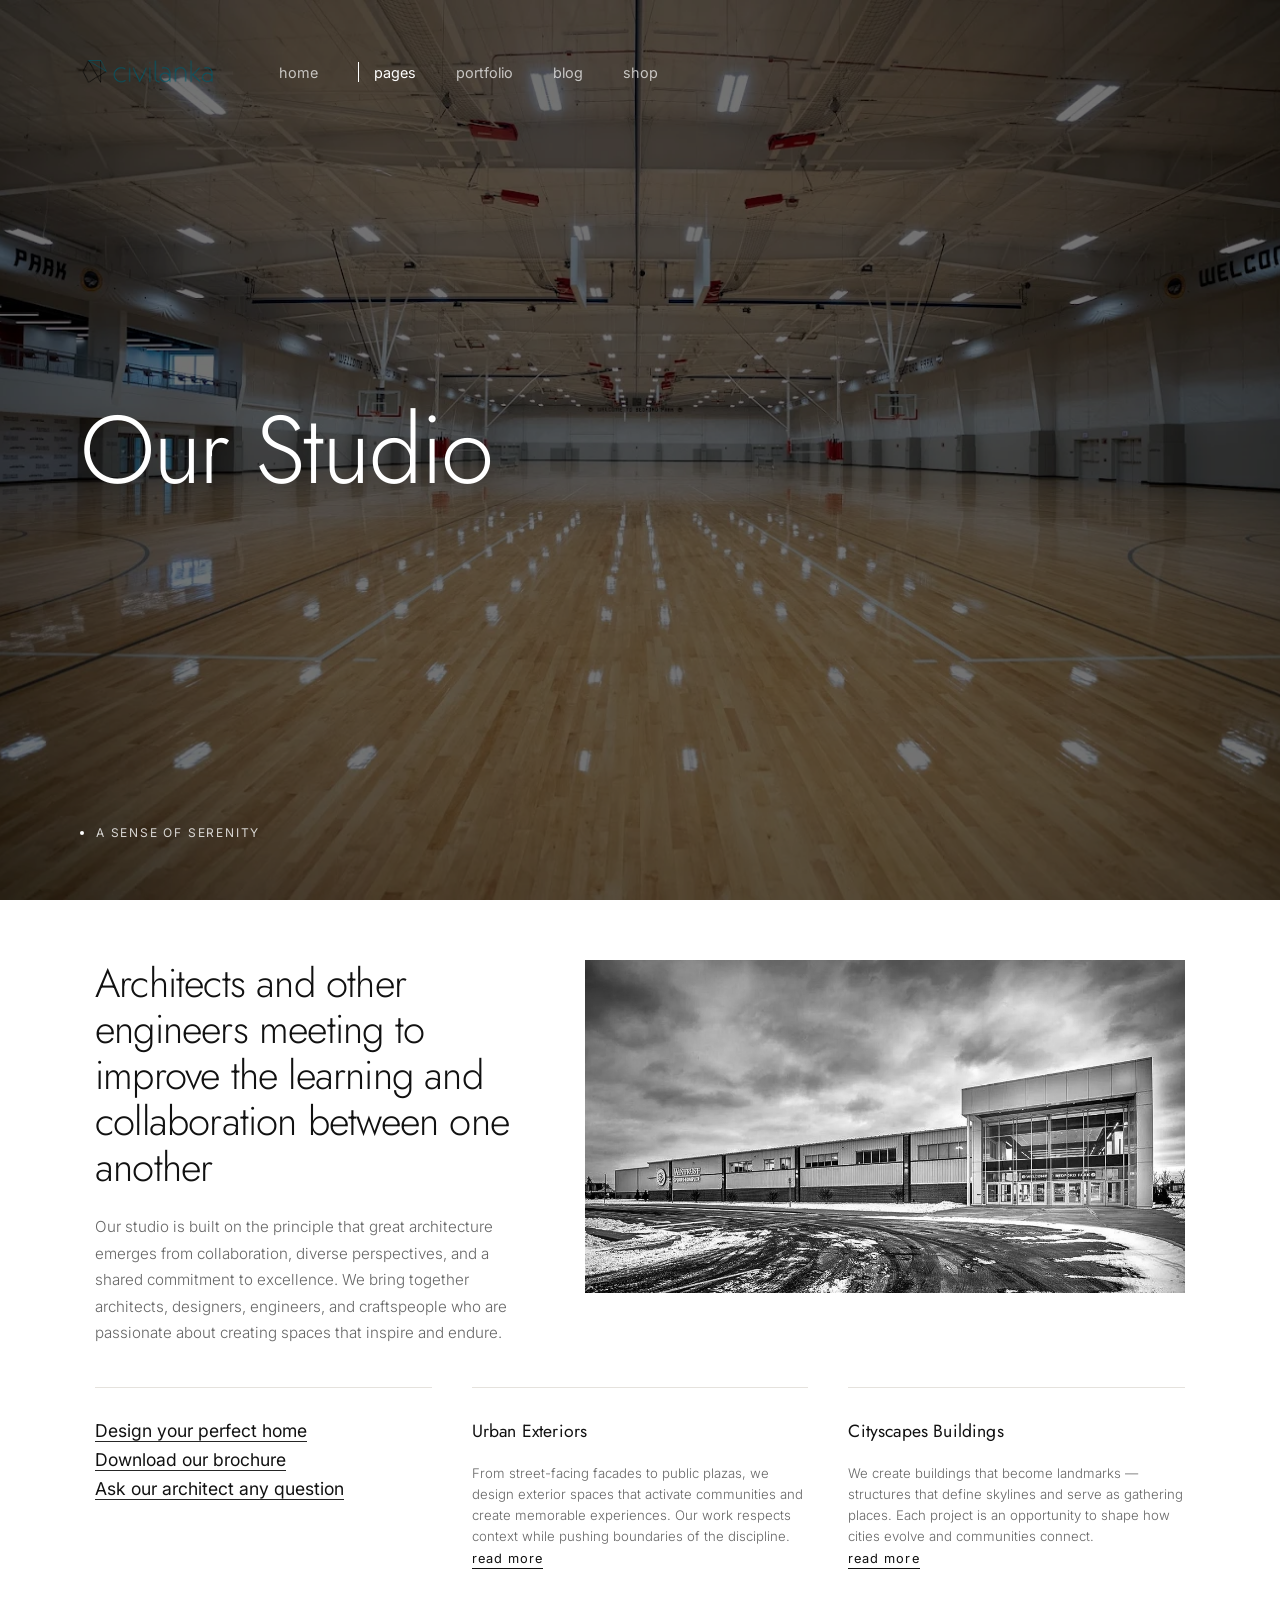
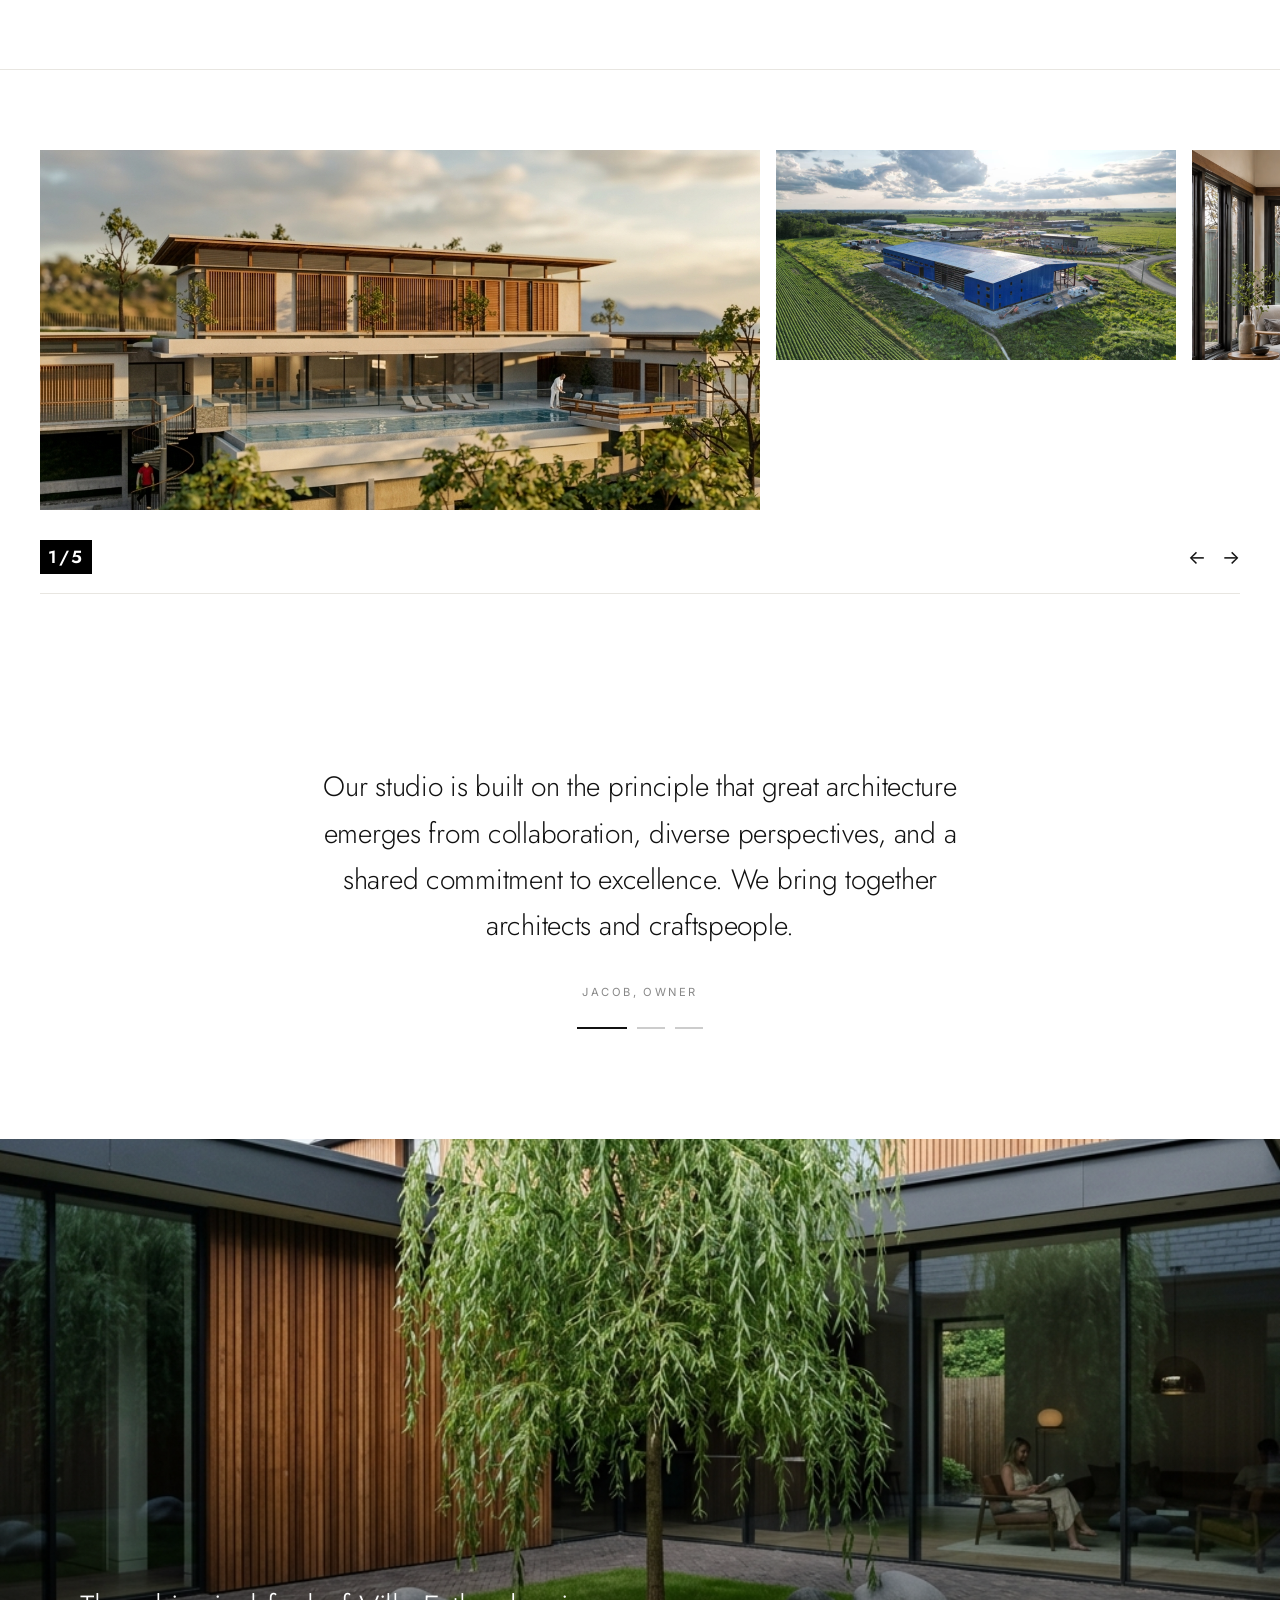
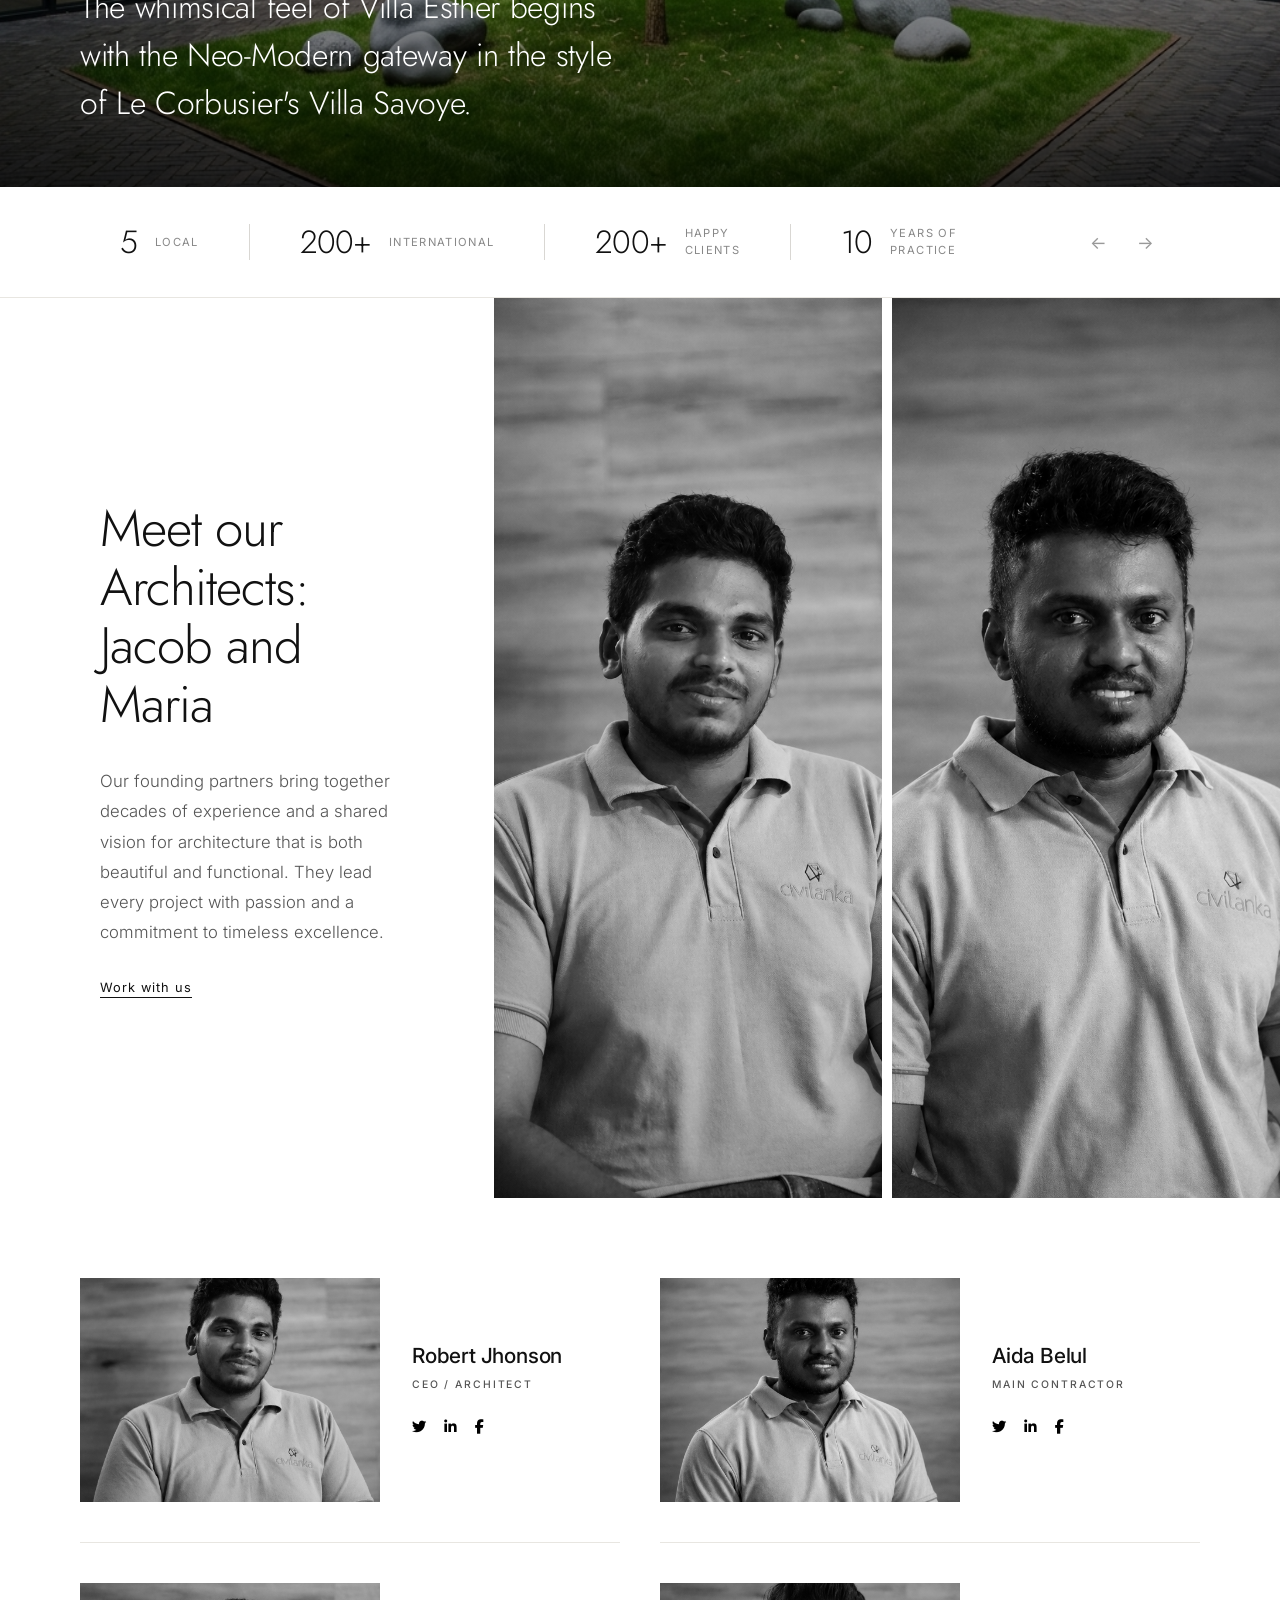
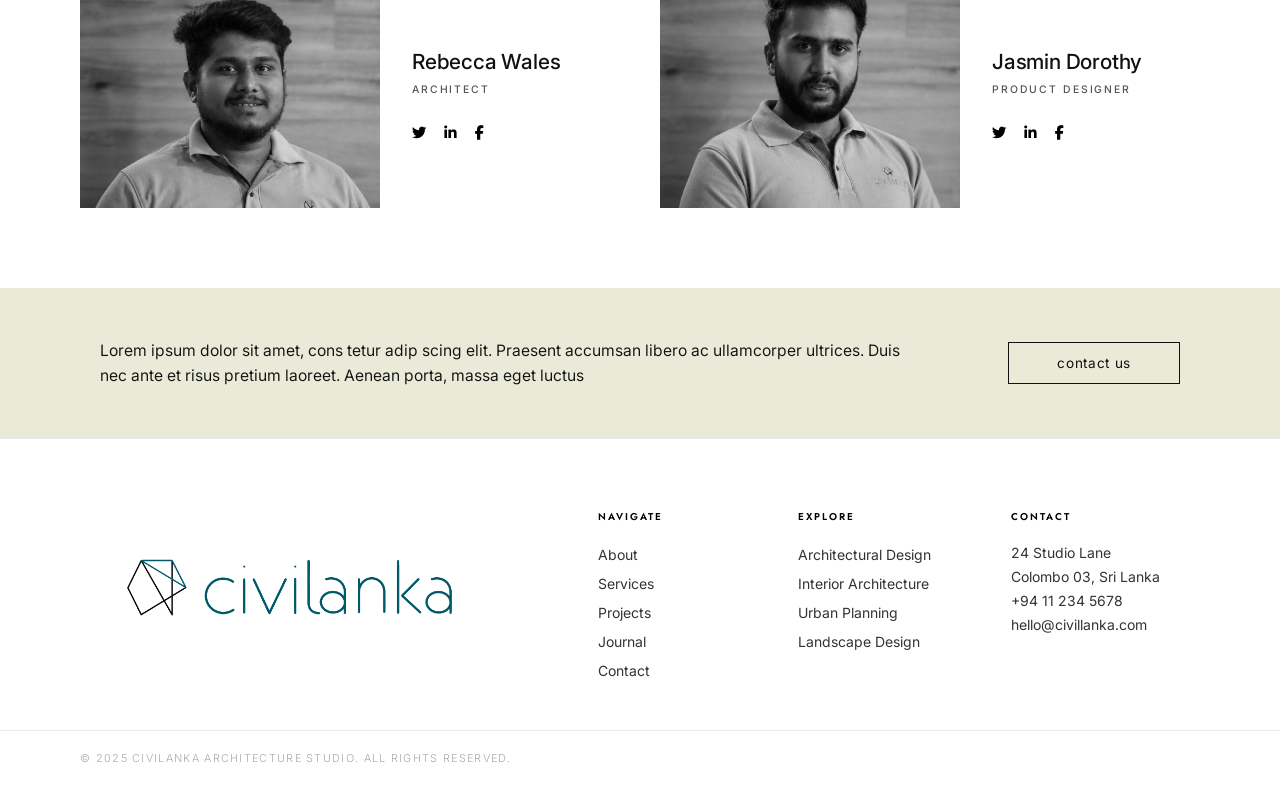
==== commit 50a3fc42: "contact page" ====
--- a/about.html
+++ b/about.html
@@ -37,7 +37,7 @@
       <li class="active"><a href="about.html">about</a></li>
       <li><a href="index.html#services">pages</a></li>
       <li><a href="index.html#projects">portfolio</a></li>
-      <li><a href="#footer">contact</a></li>
+      <li><a href="contact.html">contact</a></li>
     </ul>
     <button class="sticky-circle" id="sticky-circle-btn" aria-label="Open menu"></button>
   </header>
@@ -51,7 +51,7 @@
     <a href="index.html#services">pages</a>
     <a href="index.html#projects">portfolio</a>
     <a href="index.html#testimonials">journal</a>
-    <a href="#footer">contact</a>
+    <a href="contact.html">contact</a>
   </nav>
 
   <!-- ============================================================
--- a/assets/css/about.css
+++ b/assets/css/about.css
@@ -27,8 +27,14 @@
   background-repeat: no-repeat;
   filter: brightness(0.45);
   /* Darker for better contrast */
-  transform: scale(1.02);
-  transition: transform 8s ease;
+  transform: none !important;
+  transition: none !important;
+}
+
+.hs-hero-content, .hs-hero-title, .hs-hero-tag {
+  opacity: 1 !important;
+  transform: none !important;
+  transition: none !important;
 }
 
 /* New Hero Header */
@@ -193,11 +199,11 @@
   height: 100%;
   object-fit: cover;
   filter: grayscale(100%);
-  transition: transform 0.6s ease;
+  transition: none !important;
 }
 
 .hs-intro-img-wrap:hover img {
-  transform: scale(1.04);
+  transform: none !important;
 }
 
 /* ============================================================
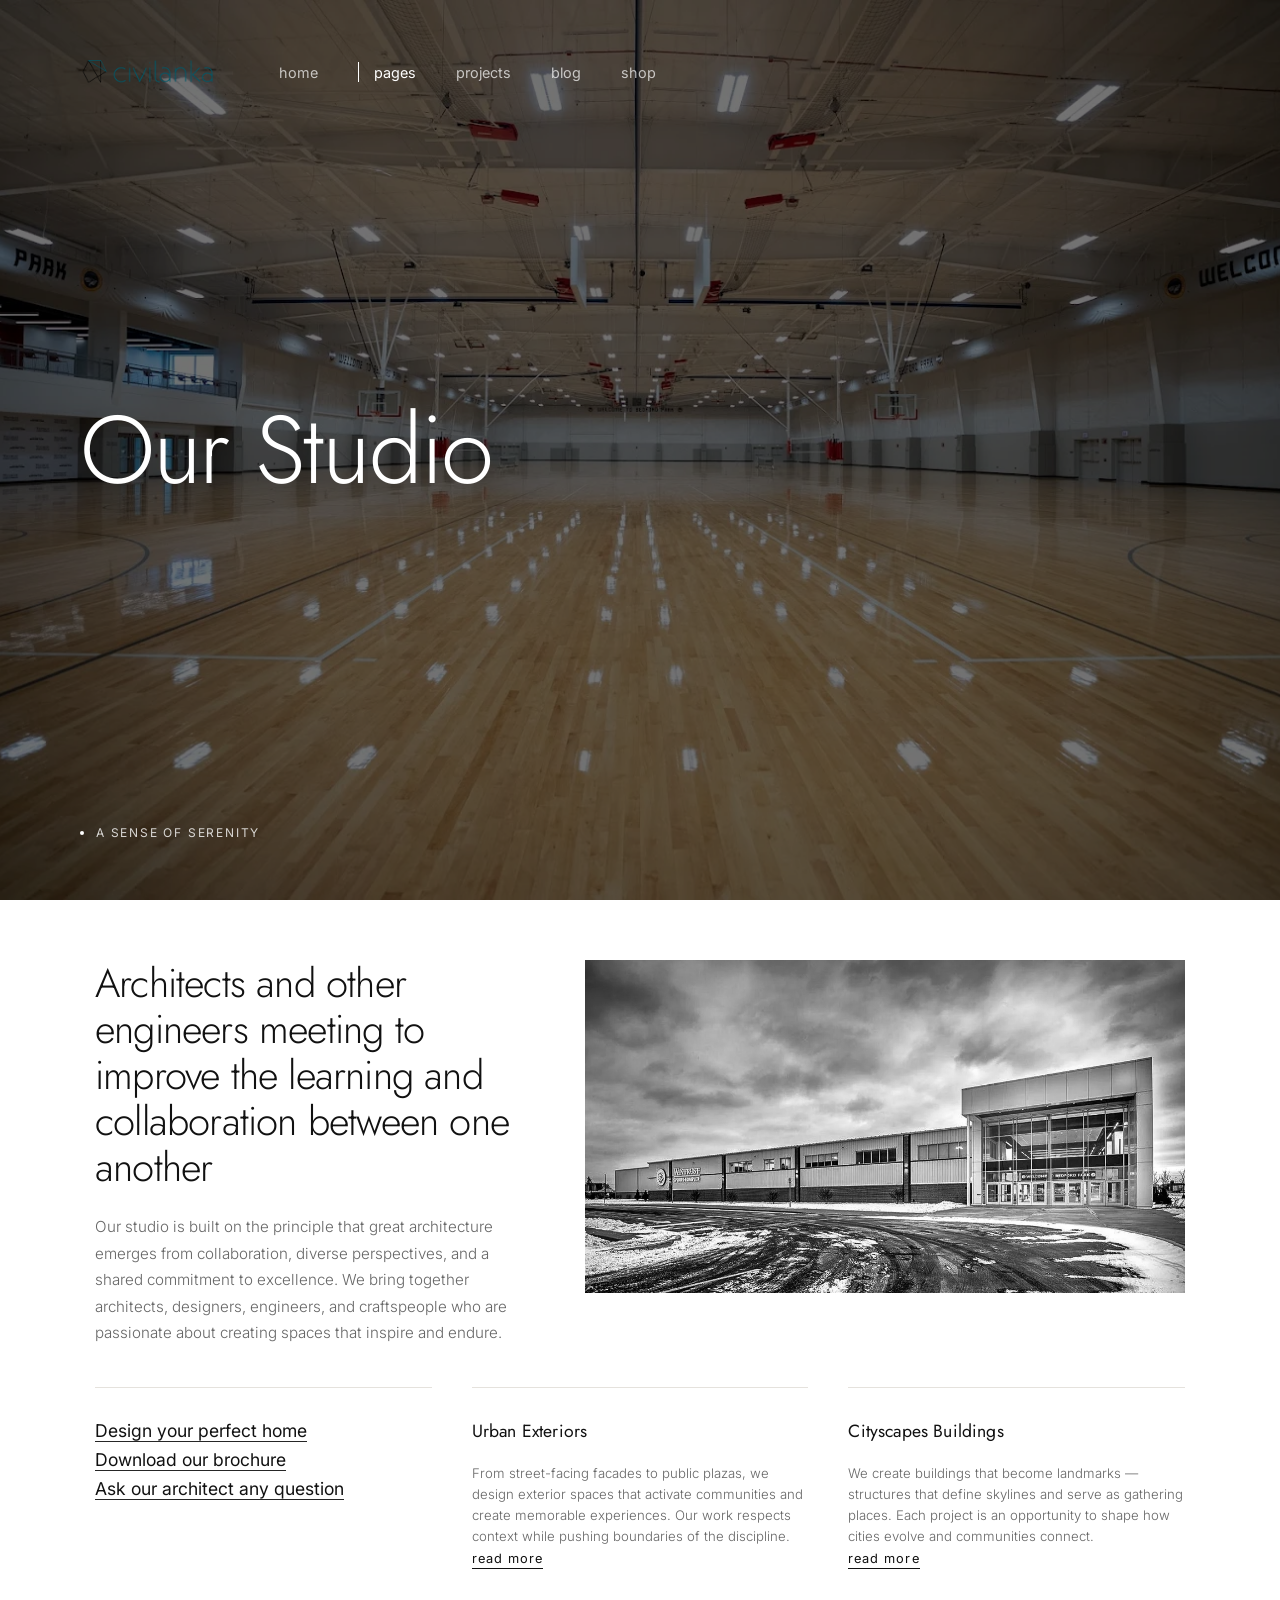
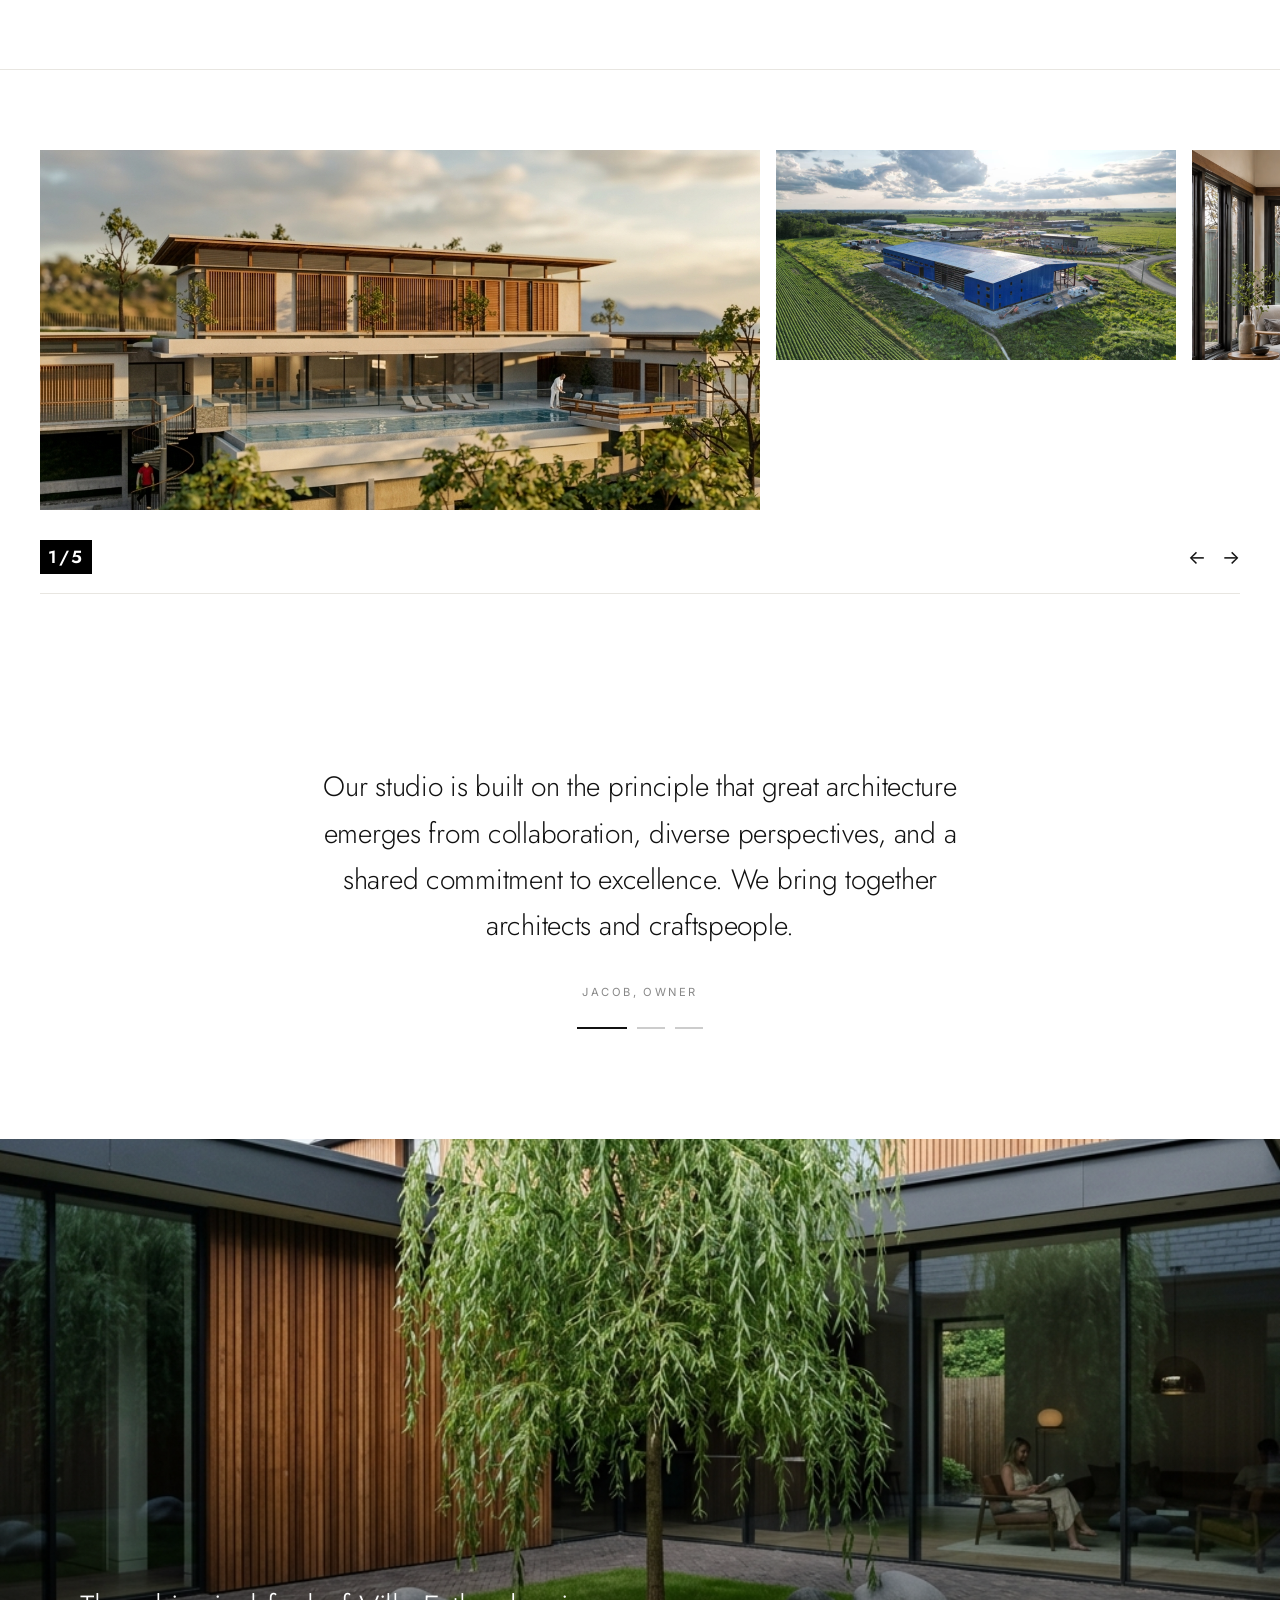
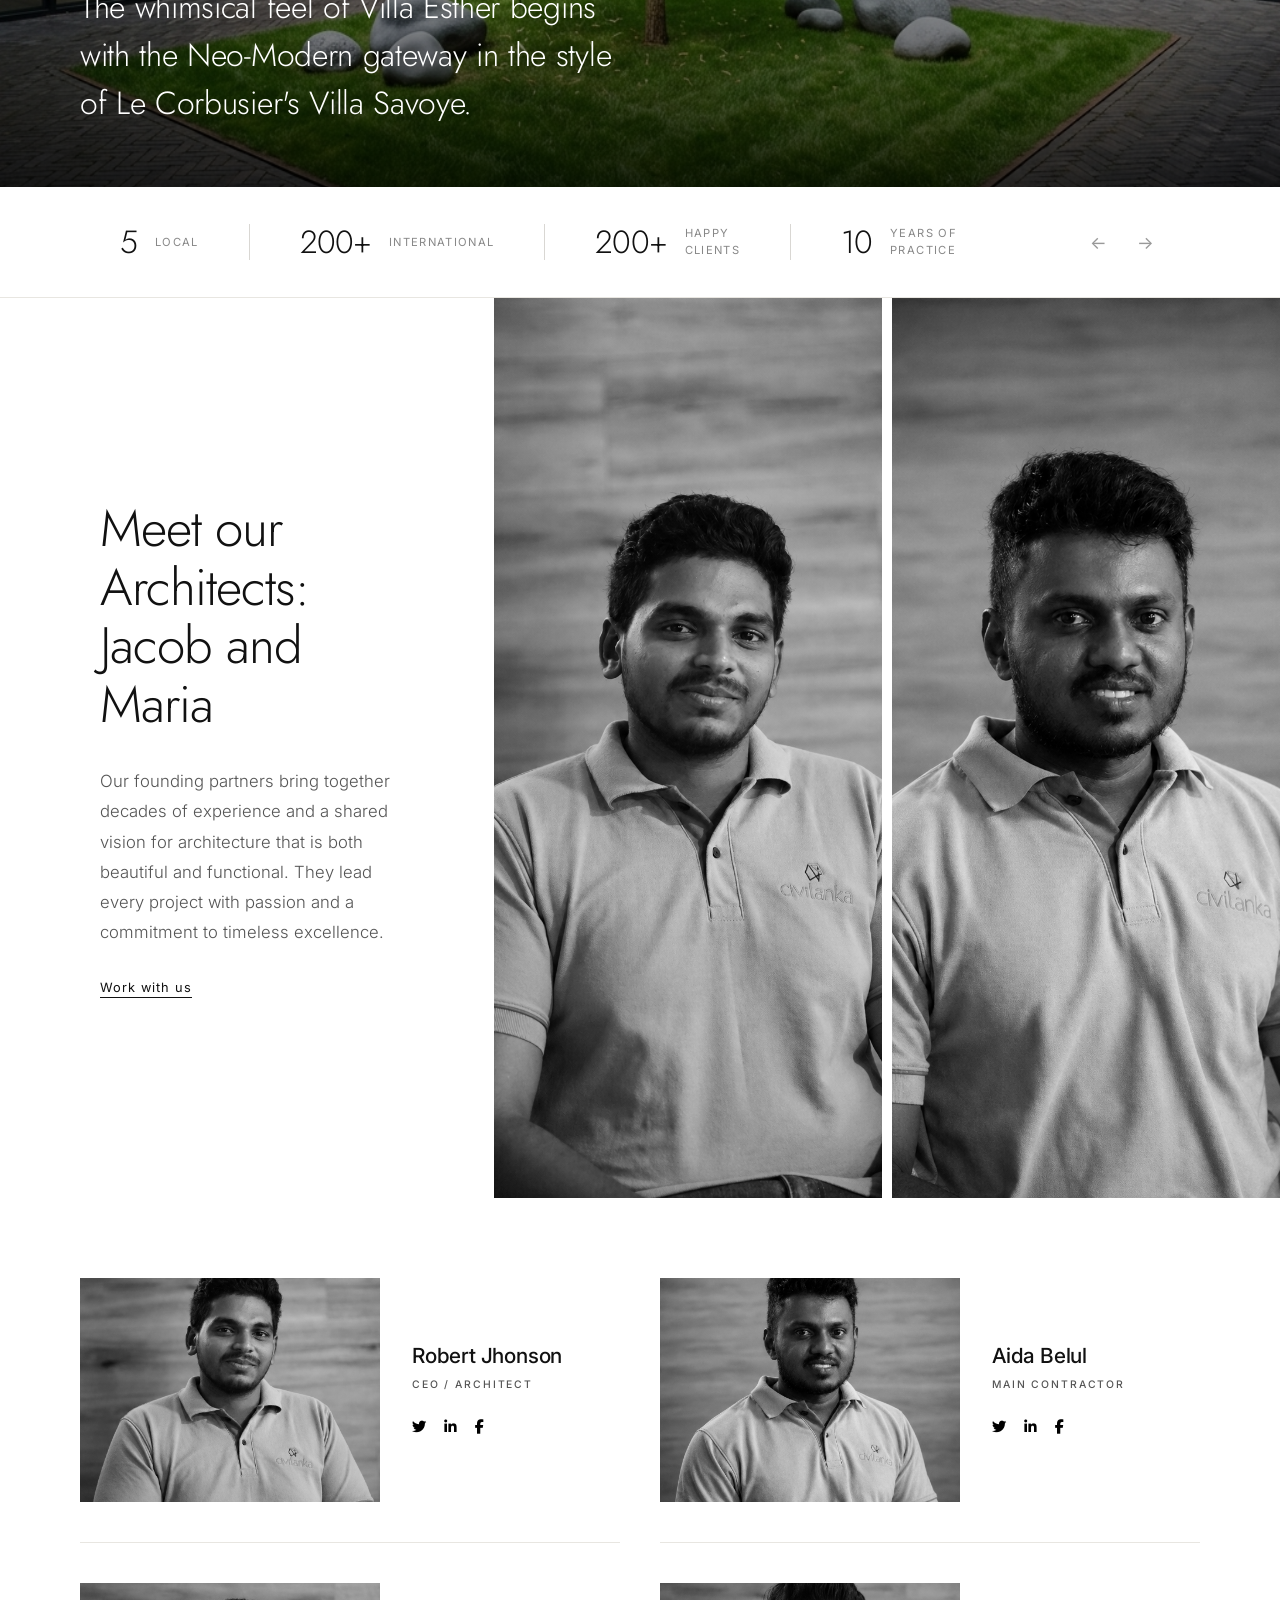
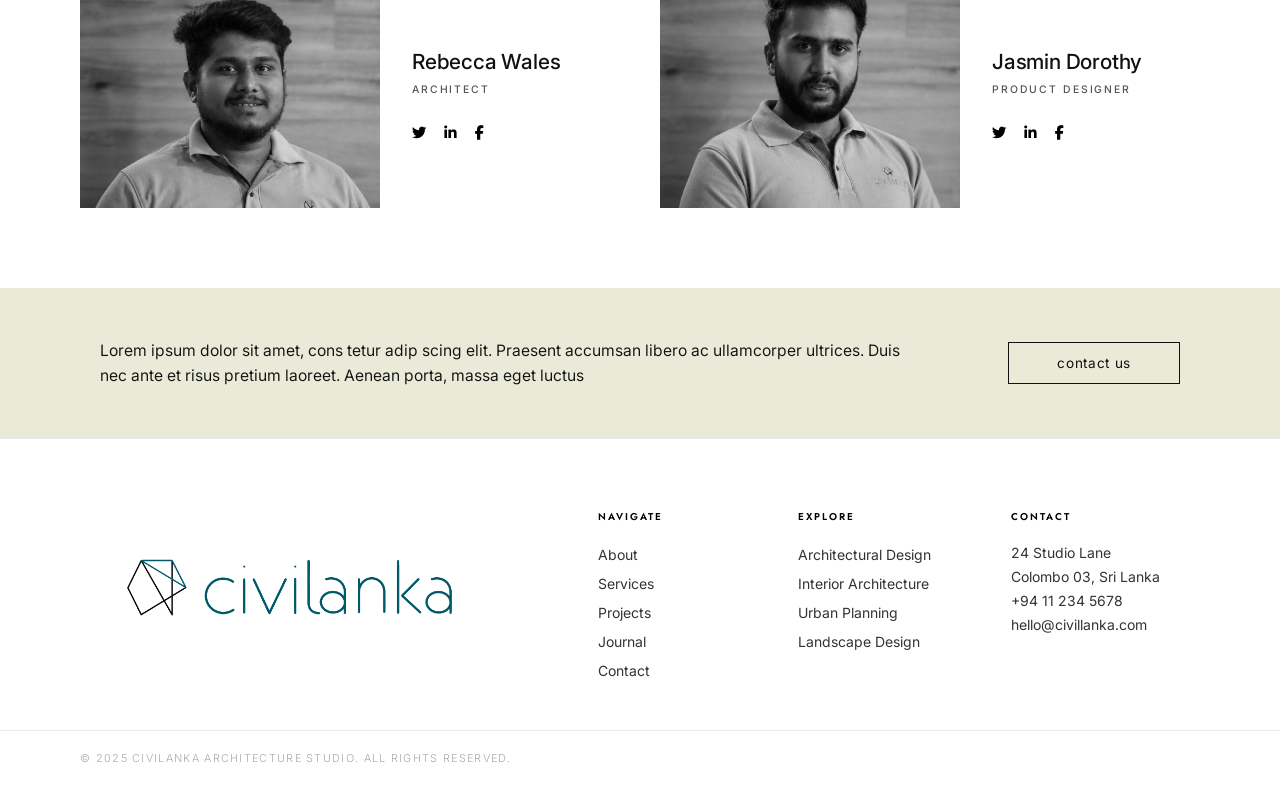
==== commit 67018526: "admin" ====
--- a/about.html
+++ b/about.html
@@ -36,9 +36,10 @@
       <li><a href="index.html#hero">home</a></li>
       <li class="active"><a href="about.html">about</a></li>
       <li><a href="index.html#services">pages</a></li>
-      <li><a href="index.html#projects">portfolio</a></li>
+      <li><a href="projects.html">projects</a></li>
       <li><a href="contact.html">contact</a></li>
     </ul>
+    <a href="projects.html" class="sticky-btn">Projects</a>
     <button class="sticky-circle" id="sticky-circle-btn" aria-label="Open menu"></button>
   </header>
 
@@ -49,7 +50,7 @@
     <button id="mobile-nav-close" aria-label="Close menu">&#x2715;</button>
     <a href="about.html">about</a>
     <a href="index.html#services">pages</a>
-    <a href="index.html#projects">portfolio</a>
+    <a href="projects.html">projects</a>
     <a href="index.html#testimonials">journal</a>
     <a href="contact.html">contact</a>
   </nav>
@@ -78,7 +79,7 @@
         <ul>
           <li><a href="index.html">home</a></li>
           <li class="active"><a href="about.html">pages</a></li>
-          <li><a href="index.html#projects">portfolio</a></li>
+          <li><a href="projects.html">projects</a></li>
           <li><a href="index.html#testimonials">blog</a></li>
           <li><a href="#footer">shop</a></li>
         </ul>
--- a/assets/css/style.css
+++ b/assets/css/style.css
@@ -414,6 +414,34 @@
   transform: scale(1.1);
 }
 
+/* Sticky Action Button (Right) */
+.sticky-btn {
+  font-family: var(--font-h);
+  font-size: 0.7rem;
+  font-weight: 600;
+  letter-spacing: 0.15em;
+  text-transform: uppercase;
+  padding: 10px 24px;
+  background: var(--black);
+  color: var(--white);
+  border: 1px solid var(--black);
+  transition: all 0.35s var(--ease);
+  flex-shrink: 0;
+  display: inline-block;
+  line-height: 1;
+}
+
+.sticky-btn:hover {
+  background: transparent;
+  color: var(--black);
+}
+
+@media (max-width: 600px) {
+  .sticky-btn {
+    display: none; /* Hide on mobile to save space, already in mobile nav */
+  }
+}
+
 /* ===========================
    HERO SLIDER
 /* ===========================
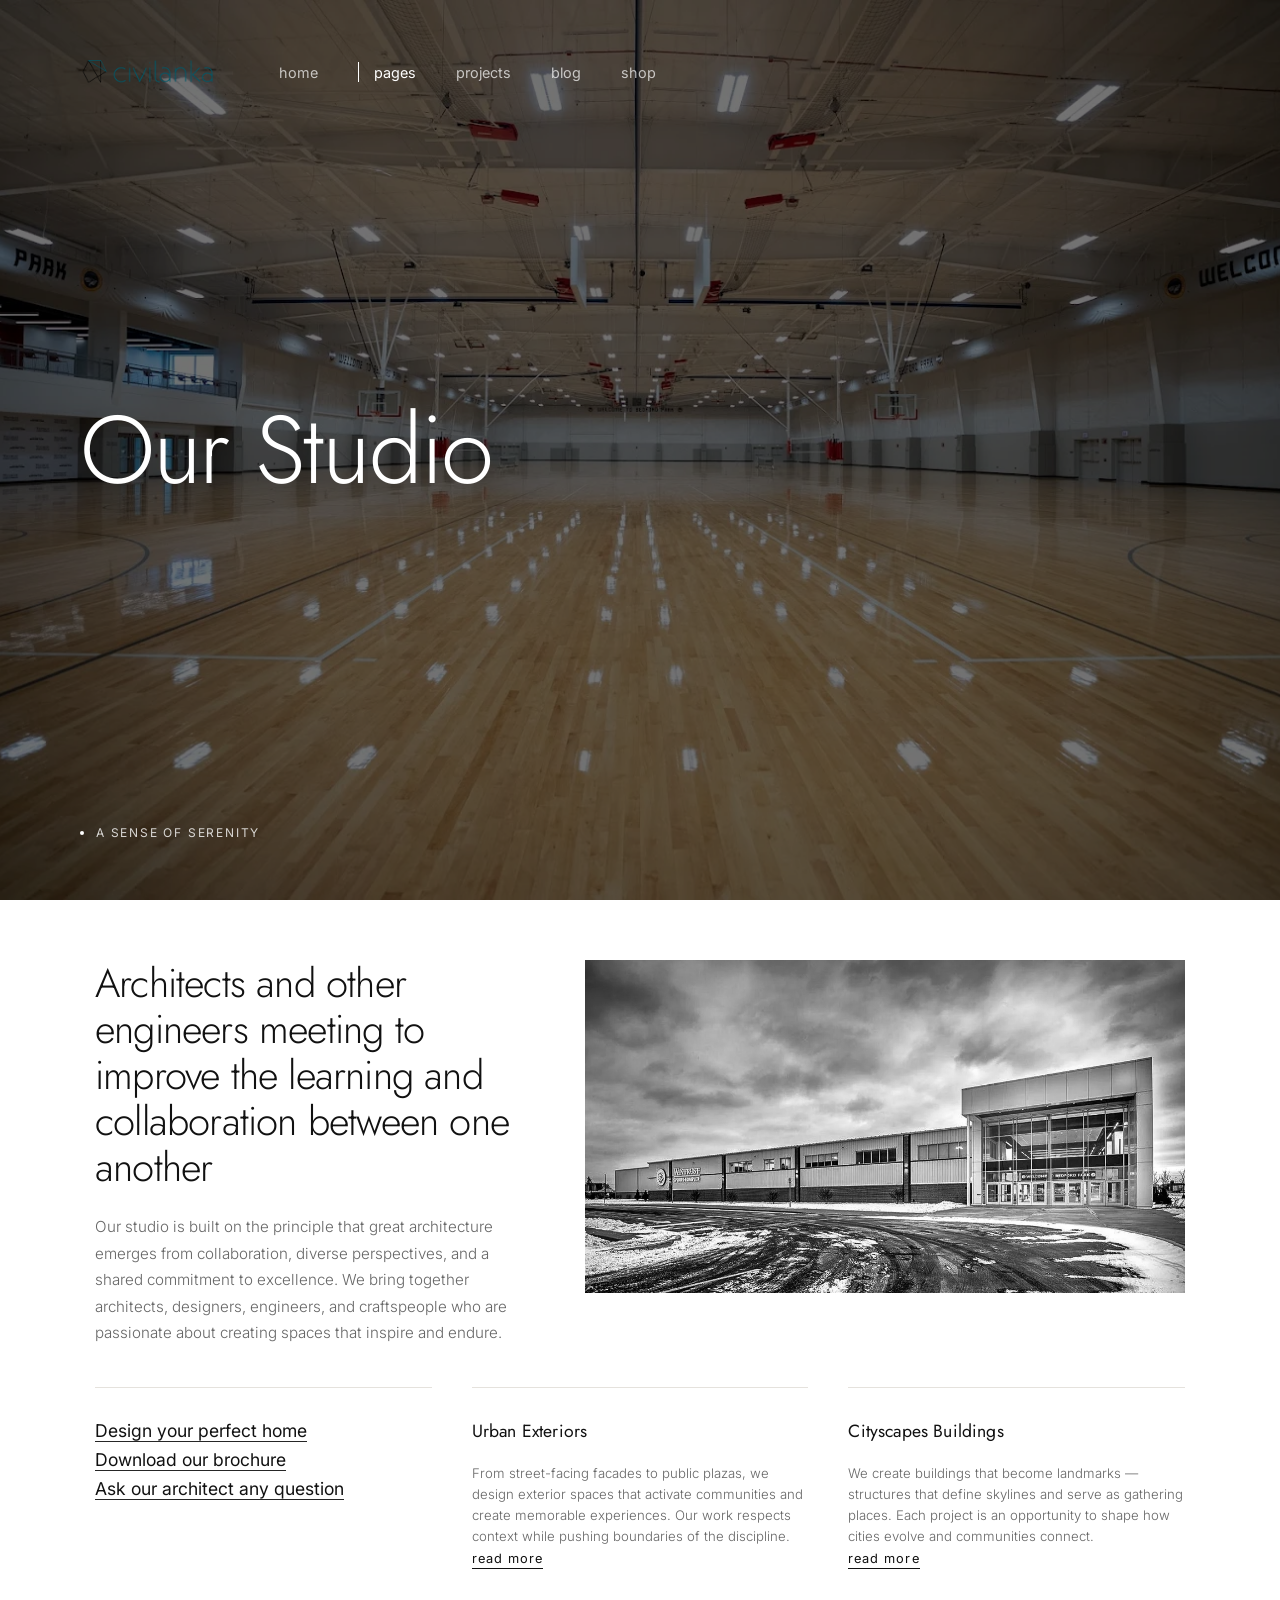
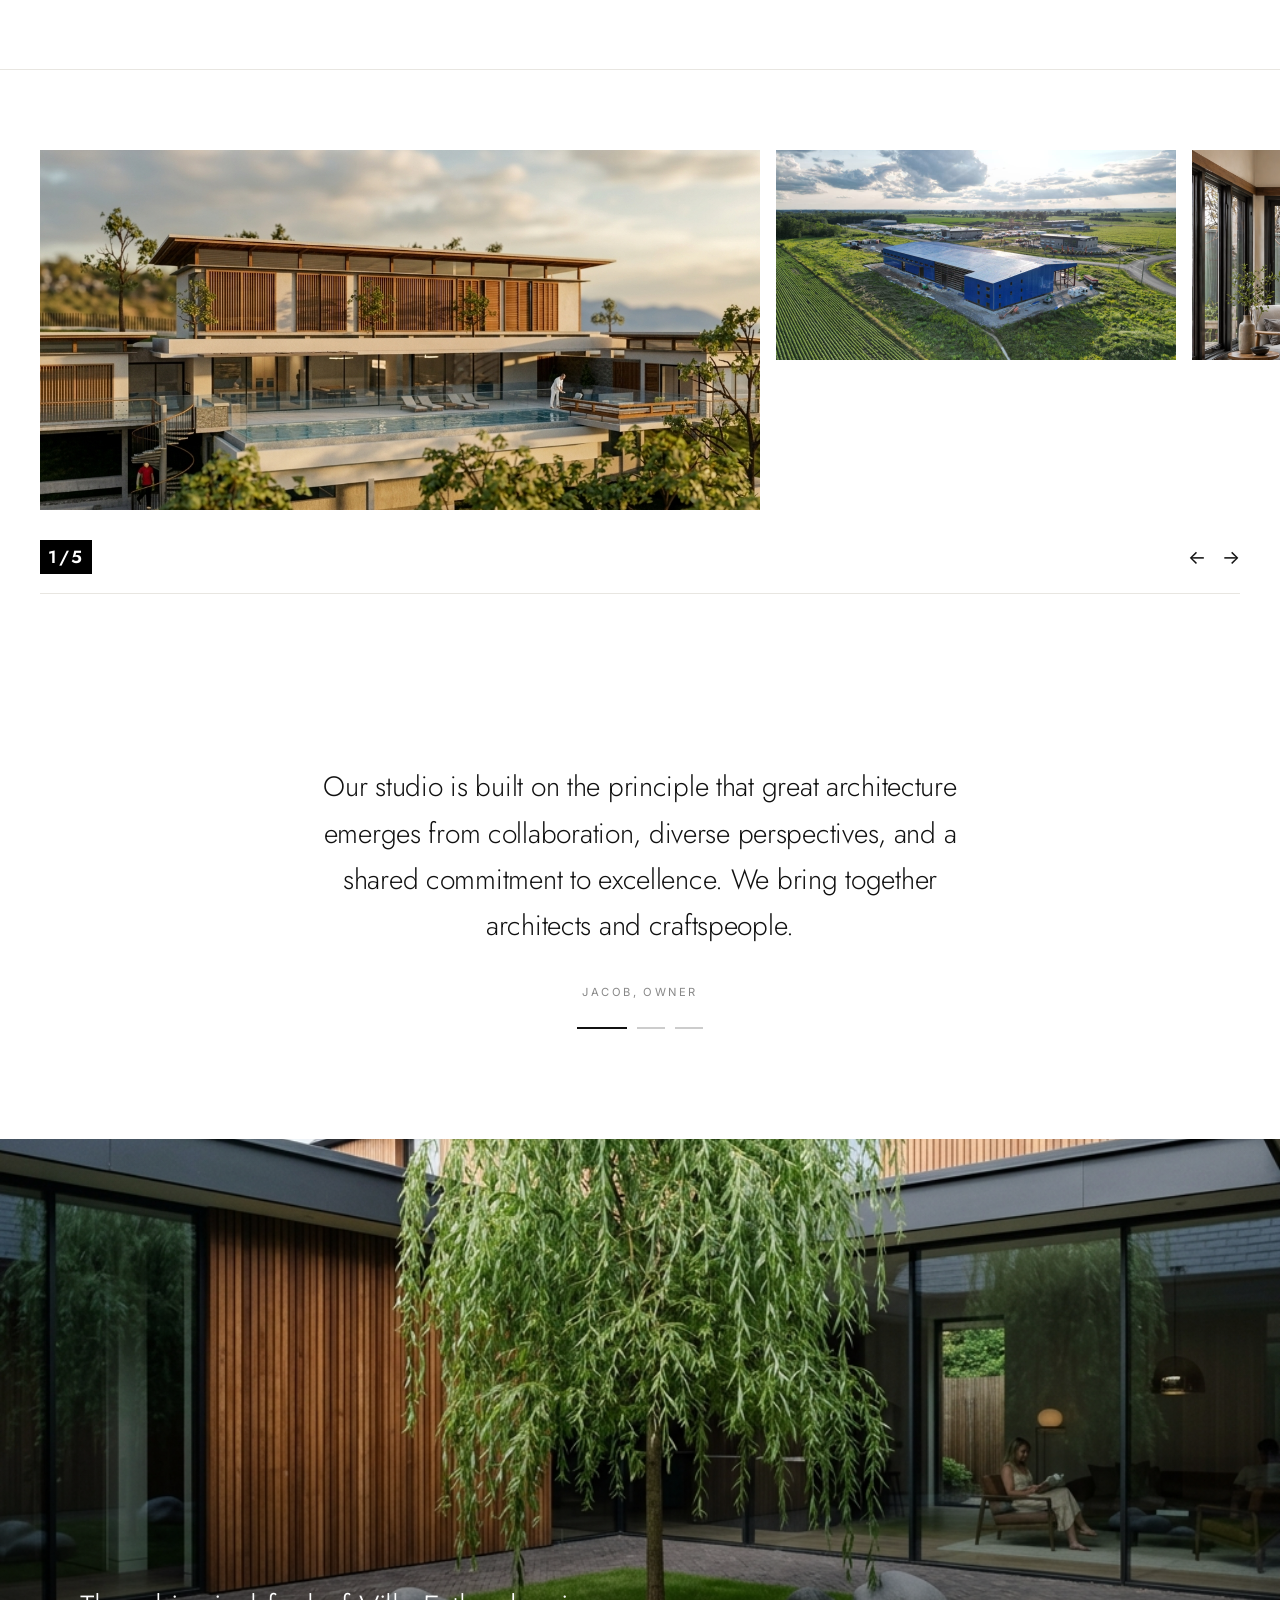
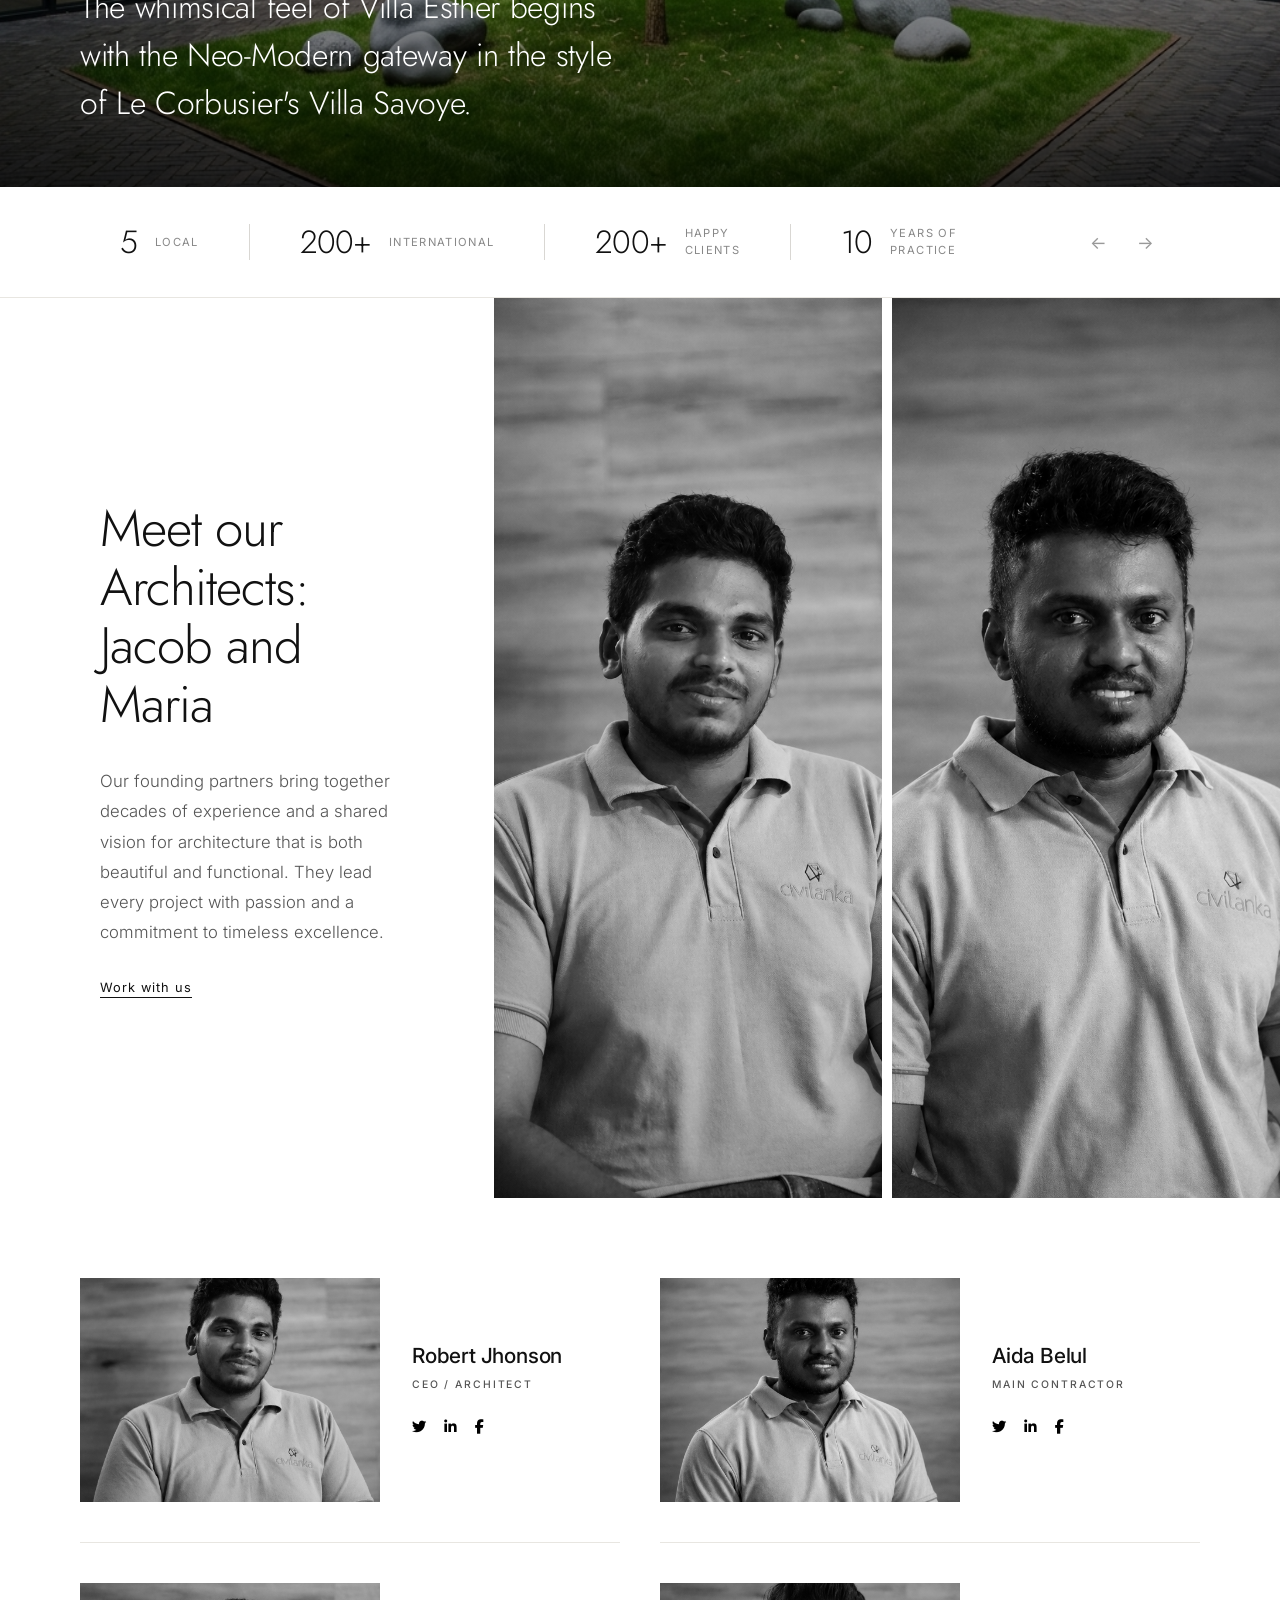
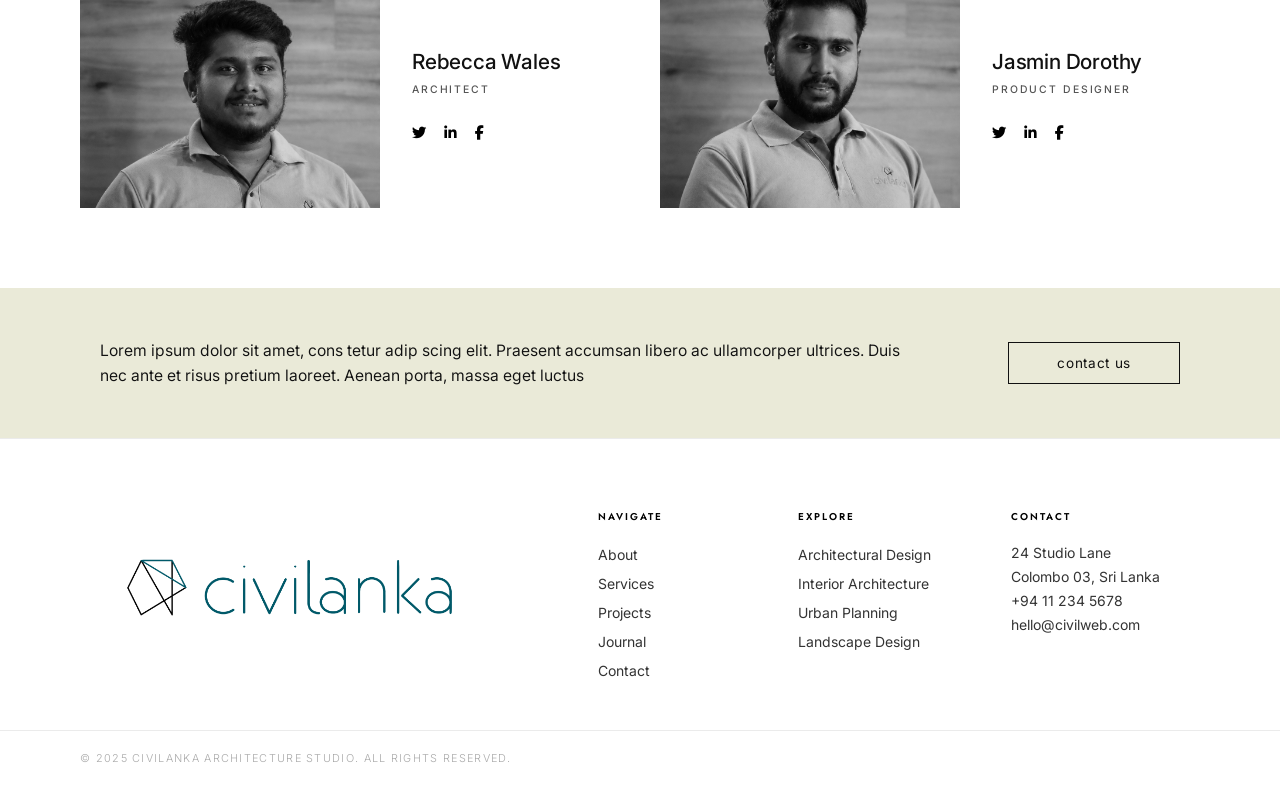
==== commit b062a95b: "name change" ====
--- a/about.html
+++ b/about.html
@@ -379,7 +379,7 @@
             <span>24 Studio Lane</span>
             <span>Colombo 03, Sri Lanka</span>
             <a href="tel:+94112345678">+94 11 234 5678</a>
-            <a href="mailto:hello@civillanka.com">hello@civillanka.com</a>
+            <a href="mailto:hello@civilweb.com">hello@civilweb.com</a>
           </address>
         </div>
       </div>
